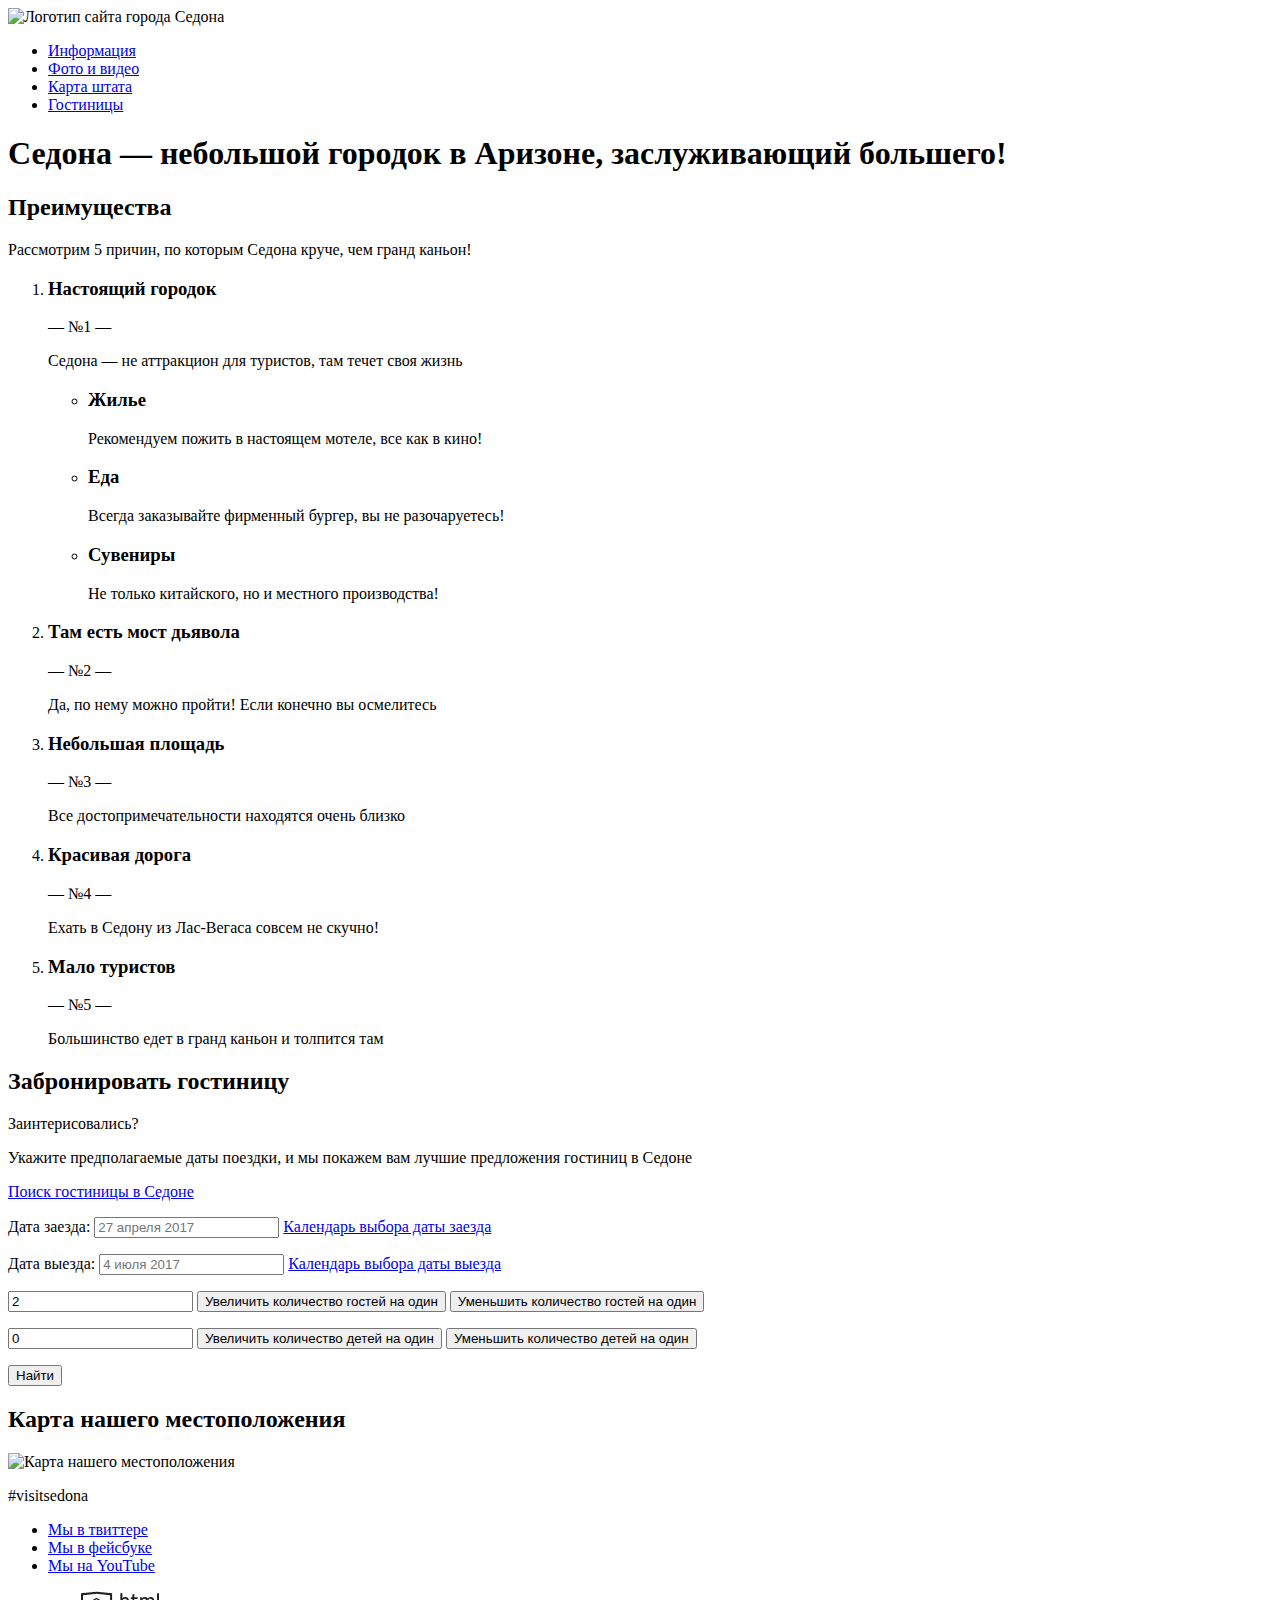
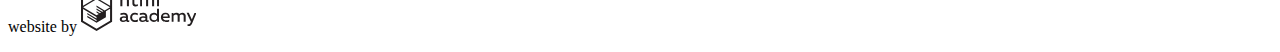
==== index.html @ 4ad65a9a "Сделал разметку страниц" ====
<!DOCTYPE html>
<html lang="ru">
  <head>
    <meta charset="utf-8">
    <title>Седона</title>
  </head>
  <body>
    <header class="main-header">
      <nav class="navigation">
        <a class="logo">
          <img src="" width="138" height="70" alt="Логотип сайта города Седона">
        </a>
      </nav>
      <ul class="navigation-site">
        <li class="navigation-item">
          <a class="navigation-link" href="#">Информация</a>
        </li>
        <li class="navigation-item">
          <a class="navigation-link" href="#">Фото и видео</a>
        </li>
        <li class="navigation-item">
          <a class="navigation-link" href="#">Карта штата</a>
        </li>
        <li class="navigation-item">
          <a class="navigation-link" href="sedona-hotels.html">Гостиницы</a>
        </li>
      </ul>
    </header>
    <main>
      <h1>Седона — небольшой городок в Аризоне, заслуживающий большего!</h1>
      <section class="advantage">
        <h2 class="visually-hidden">Преимущества</h2>
        <p class="advantage-page">Рассмотрим 5 причин, по которым Седона круче, чем гранд каньон!</p>
        <ol class="advantage-list">
          <li class="advantage-item">
            <h3 class="advantage-title">Настоящий городок</h3>
            <p class="advantage-number">— №1 —</p>
            <p class="advantage-page">Седона — не аттракцион для туристов, там течет своя жизнь</p>
            <ul class="advantage-promo">
              <li class="advantage-promo-item">
                <h3>Жилье</h3>
                <p>Рекомендуем пожить в настоящем мотеле, все как в кино!</p>
              </li>
              <li class="advantage-promo-item">
                <h3>Еда</h3>
                <p>Всегда заказывайте фирменный бургер, вы не разочаруетесь!</p>
              </li>
              <li class="advantage-promo-item">
                <h3>Сувениры</h3>
                <p>Не только китайского, но и местного производства!</p>
              </li>
            </ul>
          </li>
          <li class="advantage-item">
            <h3 class="advantage-title">Там есть мост дьявола</h3>
            <p class="advantage-number">— №2 —</p>
            <p class="advantage-page">Да, по нему можно пройти! Если конечно вы осмелитесь</p>
          </li>
          <li class="advantage-item">
            <h3 class="advantage-title">Небольшая площадь</h3>
            <p class="advantage-number">— №3 —</p>
            <p class="advantage-page">Все достопримечательности находятся очень близко</p>
          </li>
          <li class="advantage-item">
            <h3 class="advantage-title">Красивая дорога</h3>
            <p class="advantage-number">— №4 —</p>
            <p class="advantage-page">Ехать в Седону из Лас-Вегаса совсем не скучно!</p>
          </li>
          <li class="advantage-item">
            <h3 class="advantage-title">Мало туристов</h3>
            <p class="advantage-number">— №5 —</p>
            <p class="advantage-page">Большинство едет в гранд каньон и толпится там</p>
          </li>
        </ol>
      </section>
      <section class="search-hotel">
        <h2 class="visually-hidden">Забронировать гостиницу</h2>
        <p class="search-hotel-page question">Заинтерисовались?</p>
        <p class="search-hotel-page">Укажите предполагаемые даты поездки, и мы покажем вам лучшие предложения гостиниц в Седоне</p>
        <div class="wrapper-search-hotel">
          <a class="btn btn-search-hotel"href="#">Поиск гостиницы в Седоне</a>
          <form class="search-hotel-form" action="https://echo.htmlacademy.ru" method="post">
            <p class="search-hotel-item arrival">
              <label for="arrival">Дата заезда:</label>
              <input type="text" id="arrival" name="arrival" placeholder="27 апреля 2017">
              <a class="btn-arrival" href="#"><span class="visually-hidden">Календарь выбора даты заезда</span></a>
            </p>
            <p class="search-hotel-item departure">
              <label for="departure">Дата выезда:</label>
              <input type="text" id="departure" name="departure" placeholder="4 июля 2017">
              <a class="btn-departure" href="#"><span class="visually-hidden">Календарь выбора даты выезда</span></a>
            </p>
            <p class="search-hotel-item amount-persons">
              <label for="person"></label>
              <input type="text" id="person" name="person" min="1" value="2" pattern="[0-9]{0,100}">
              <button class="btn-person-add" type="button"><span class="visually-hidden">Увеличить количество гостей на один</span></button>
              <button class="btn-person-subtract" type="button"><span class="visually-hidden">Уменьшить количество гостей на один</span></button>
            </p>
            <p class="search-hotel-item amount-children">
              <label for="person"></label>
              <input type="text" id="children" name="children" min="0" value="0" pattern="[0-9]{0,100}">
              <button class="btn-children-add" type="button"><span class="visually-hidden">Увеличить количество детей на один</span></button>
              <button class="btn-children-subtract" type="button"><span class="visually-hidden">Уменьшить количество детей на один</span></button>
            </p>
            <button class="btn-search-fotm" type="submit">Найти</button>
          </form>
        </div>
      </section>
      <section class="map">
        <h2 class="visually-hidden">Карта нашего местоположения</h2>
        <p class="map-image">
          <img width="1200" height="594" src="" alt="Карта нашего местоположения">
        </p>
      </section>
    </main>
    <footer class="main-footer">
      <p class="hashtag-sedona">#visitsedona</p>
      <ul class="footer-social">
        <li class="social-item">
          <a class="social-link social-tw" href="#"><span class="visually-hidden">Мы в твиттере</span></a>
        </li>
        <li class="social-item">
          <a class="social-link social-fb" href="#"><span class="visually-hidden">Мы в фейсбуке</span></a>
        </li>
        <li class="social-item">
          <a class="social-link social-youtube" href="#"><span class="visually-hidden">Мы на YouTube</span></a>
        </li>
      </ul>
      <p class="copyright">
        website by
        <a class="copyright-link" href="#">
          <svg xmlns="http://www.w3.org/2000/svg" width="115" height="41" viewBox="0 0 113 39"><path  fill="#231f20" d="M46.84 28.22a2.07 2.07 0 0 0 .58-.11v1.4a3.41 3.41 0 0 1-1.24.22 1.75 1.75 0 0 1-1.75-1 5.08 5.08 0 0 1-3.3 1.13c-1.59 0-3.06-.87-3.06-2.68 0-2.24 2.08-2.93 3.9-2.93a11.63 11.63 0 0 1 2.28.26v-.31c0-1.09-.8-1.86-2.3-1.86a7.79 7.79 0 0 0-3.15.67v-1.79a10.72 10.72 0 0 1 3.35-.58c2.48 0 4 1.18 4 3.83v3.14a.57.57 0 0 0 .69.61zm-6.76-1.19a1.42 1.42 0 0 0 1.64 1.29 3.56 3.56 0 0 0 2.53-1v-1.51a10.21 10.21 0 0 0-1.9-.22c-1.1.01-2.27.35-2.27 1.45zM53.06 20.62a5.29 5.29 0 0 1 2.7.67v1.79a4.28 4.28 0 0 0-2.42-.73 2.89 2.89 0 1 0 0 5.76 5.26 5.26 0 0 0 2.55-.67v1.8a6.58 6.58 0 0 1-2.9.6 4.42 4.42 0 0 1-4.72-4.54 4.54 4.54 0 0 1 4.79-4.68zM65.84 28.22a2.07 2.07 0 0 0 .58-.11v1.4a3.41 3.41 0 0 1-1.24.22 1.75 1.75 0 0 1-1.75-1 5.08 5.08 0 0 1-3.3 1.13c-1.59 0-3.06-.87-3.06-2.68 0-2.24 2.08-2.93 3.9-2.93a11.63 11.63 0 0 1 2.28.26v-.31c0-1.09-.8-1.86-2.3-1.86a7.79 7.79 0 0 0-3.15.67v-1.79a10.72 10.72 0 0 1 3.35-.58c2.48 0 4 1.18 4 3.83v3.14a.57.57 0 0 0 .69.61zm-6.76-1.19a1.42 1.42 0 0 0 1.64 1.29 3.56 3.56 0 0 0 2.53-1v-1.51a10.21 10.21 0 0 0-1.9-.22c-1.11.01-2.27.35-2.27 1.45zM76.67 16.85v12.76h-1.76v-1.39a4.07 4.07 0 0 1-3.35 1.62 4.62 4.62 0 0 1 0-9.22 4 4 0 0 1 3.15 1.37v-5.14h2zm-4.76 5.48a2.9 2.9 0 0 0 0 5.8 3 3 0 0 0 2.79-1.84v-2.13a3.06 3.06 0 0 0-2.79-1.83zM82.99 20.62c3.48 0 4.68 2.81 4.12 5.34h-6.58c.22 1.57 1.75 2.22 3.35 2.22a6.41 6.41 0 0 0 2.77-.62v1.68a7.5 7.5 0 0 1-3.14.6c-2.68 0-5-1.53-5-4.61a4.39 4.39 0 0 1 4.48-4.61zm.09 1.62a2.39 2.39 0 0 0-2.57 2.26h4.85a2.06 2.06 0 0 0-2.28-2.26zM89.1 29.61v-8.75h1.73v1.09a4 4 0 0 1 2.92-1.33 3 3 0 0 1 2.73 1.4 4.33 4.33 0 0 1 3.06-1.4 3.21 3.21 0 0 1 3.32 3.52v5.47h-2V24.2a1.67 1.67 0 0 0-1.73-1.84 2.94 2.94 0 0 0-2.17 1.18V29.61h-2V24.2a1.67 1.67 0 0 0-1.73-1.84 3.11 3.11 0 0 0-2.32 1.35v5.91h-2zM111.47 20.86h2l-4.1 9.93c-.95 2.28-2.19 3-3.52 3a5 5 0 0 1-1.15-.15v-1.66a3 3 0 0 0 .89.13c.95 0 1.66-.67 2.17-2l.18-.44-4.16-8.82h2.13l3 6.6zM40.66 1.53v5a4 4 0 0 1 2.83-1.2A3.41 3.41 0 0 1 47.1 8.9v5.41h-2V9.15a1.9 1.9 0 0 0-2-2.1 3.08 3.08 0 0 0-2.44 1.46v5.8h-2V1.53h2zM52.43 2.42v3.12h3.17v1.71h-3.17v4c0 1.15.53 1.53 1.66 1.53a4.71 4.71 0 0 0 1.77-.35v1.68a7.14 7.14 0 0 1-2.35.38 2.68 2.68 0 0 1-3-2.88V7.23h-1.6V5.52h1.57V2.88zM58.1 14.29V5.54h1.73v1.09a4 4 0 0 1 2.92-1.33 3 3 0 0 1 2.73 1.4 4.33 4.33 0 0 1 3.06-1.4 3.21 3.21 0 0 1 3.32 3.52v5.47h-2V8.88a1.67 1.67 0 0 0-1.73-1.84 2.94 2.94 0 0 0-2.17 1.18V14.29h-2V8.88a1.67 1.67 0 0 0-1.73-1.84 3.11 3.11 0 0 0-2.32 1.35v5.91h-2zM74.72 1.52h1.95v12.76h-1.95zM15.44.02h-.16L0 1.62v28l15.28 9.09 15.28-9.09v-28zm13.12 28.45l-13.28 7.9L2 28.47V16.99l13.22 7.87v1.43l-9.07-5.4v1.38l9.11 5.47v1.46l-9.1-5.42v1.38l9.11 5.47 9.19-5.5V19.22l4.1-2.45v11.67zm0-13.16l-3.65 2.14-1.68 1-8-4.76v1.38l6.84 4.07h-.06l-.15.09-1 .57-5.64-3.36v1.38l4.45 2.65-1.05.7-3.36-2v1.38l2.21 1.3-2.25 1.35-13.16-7.82 13.17-7.92zm0-1.39L15.21 6.05l-13.2 7.86V3.41l13.28-1.39 13.28 1.39v10.51z"/></svg>
        </a>
      </p>
    </footer>
  </body>
</html>
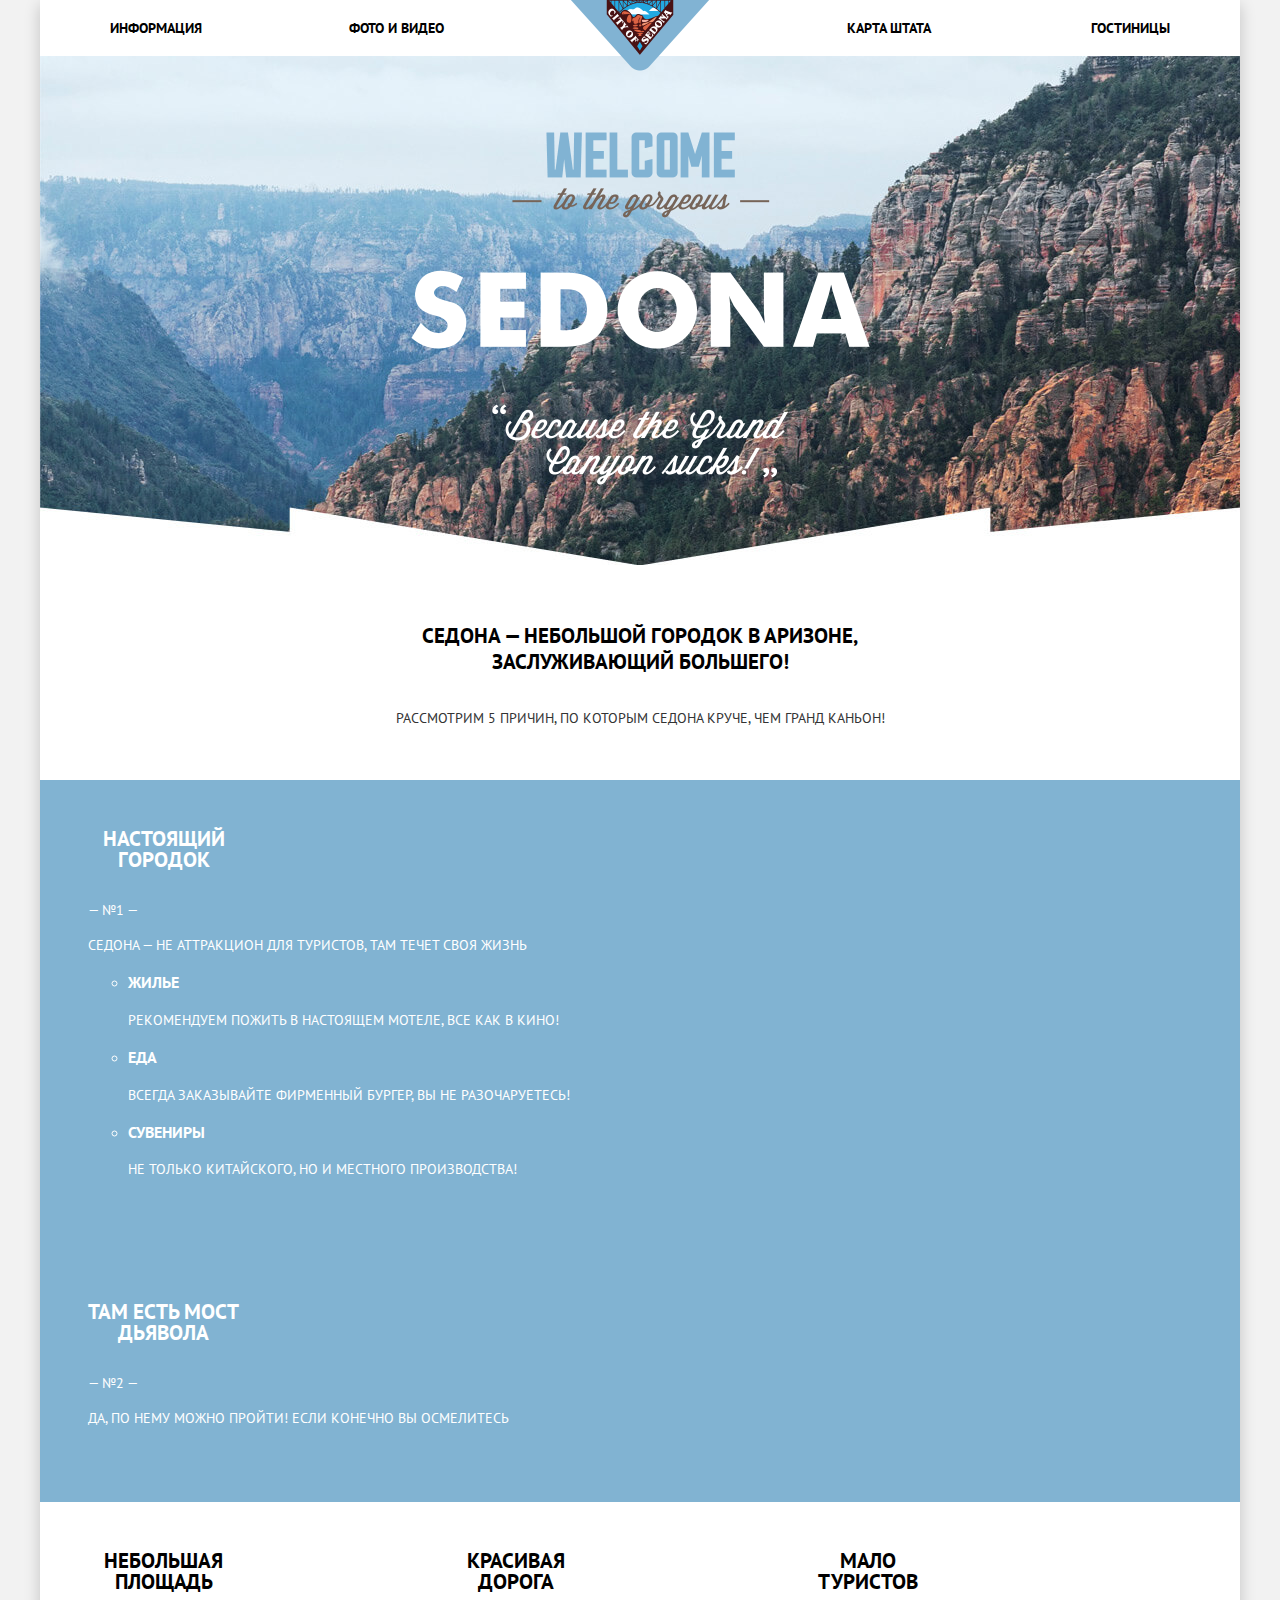
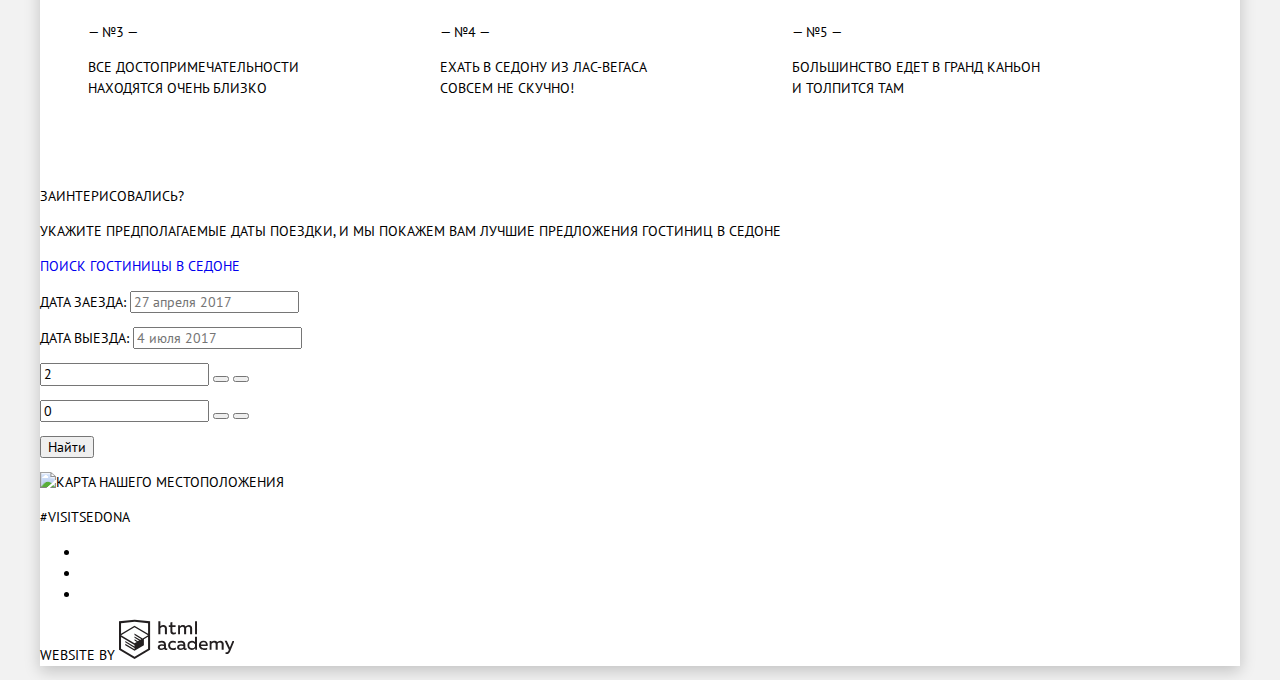
==== commit a09dac26: "начал стилизацию" ====
--- a/index.html
+++ b/index.html
@@ -3,135 +3,140 @@
   <head>
     <meta charset="utf-8">
     <title>Седона</title>
+    <link href="https://fonts.googleapis.com/css?family=PT+Sans:400,700&amp;subset=cyrillic" rel="stylesheet">
+    <link rel="stylesheet" href="css/normalize.css">
+    <link rel="stylesheet" href="css/style.css">
   </head>
   <body>
-    <header class="main-header">
-      <nav class="navigation">
-        <a class="logo">
-          <img src="" width="138" height="70" alt="Логотип сайта города Седона">
-        </a>
-      </nav>
-      <ul class="navigation-site">
-        <li class="navigation-item">
-          <a class="navigation-link" href="#">Информация</a>
-        </li>
-        <li class="navigation-item">
-          <a class="navigation-link" href="#">Фото и видео</a>
-        </li>
-        <li class="navigation-item">
-          <a class="navigation-link" href="#">Карта штата</a>
-        </li>
-        <li class="navigation-item">
-          <a class="navigation-link" href="sedona-hotels.html">Гостиницы</a>
-        </li>
-      </ul>
-    </header>
-    <main>
-      <h1>Седона — небольшой городок в Аризоне, заслуживающий большего!</h1>
-      <section class="advantage">
-        <h2 class="visually-hidden">Преимущества</h2>
-        <p class="advantage-page">Рассмотрим 5 причин, по которым Седона круче, чем гранд каньон!</p>
-        <ol class="advantage-list">
-          <li class="advantage-item">
-            <h3 class="advantage-title">Настоящий городок</h3>
-            <p class="advantage-number">— №1 —</p>
-            <p class="advantage-page">Седона — не аттракцион для туристов, там течет своя жизнь</p>
-            <ul class="advantage-promo">
-              <li class="advantage-promo-item">
-                <h3>Жилье</h3>
-                <p>Рекомендуем пожить в настоящем мотеле, все как в кино!</p>
-              </li>
-              <li class="advantage-promo-item">
-                <h3>Еда</h3>
-                <p>Всегда заказывайте фирменный бургер, вы не разочаруетесь!</p>
-              </li>
-              <li class="advantage-promo-item">
-                <h3>Сувениры</h3>
-                <p>Не только китайского, но и местного производства!</p>
-              </li>
-            </ul>
+    <div class="container">
+      <header class="main-header">
+        <nav class="navigation">
+          <a class="logo">
+            <img src="img/logo.png" width="140" height="72" alt="Логотип сайта города Седона">
+          </a>
+          <ul class="navigation-site">
+            <li class="navigation-item">
+              <a class="navigation-link" href="#">Информация</a>
+            </li>
+            <li class="navigation-item">
+              <a class="navigation-link" href="#">Фото и видео</a>
+            </li>
+            <li class="navigation-item">
+              <a class="navigation-link" href="#">Карта штата</a>
+            </li>
+            <li class="navigation-item">
+              <a class="navigation-link" href="sedona-hotels.html">Гостиницы</a>
+            </li>
+          </ul>
+        </nav>
+      </header>
+      <main class="index">
+        <h1>Седона — небольшой городок в Аризоне, заслуживающий большего!</h1>
+        <section class="advantage">
+          <h2 class="visually-hidden">Преимущества</h2>
+          <p class="advantage-page">Рассмотрим 5 причин, по которым Седона круче, чем гранд каньон!</p>
+          <ol class="advantage-list">
+            <li class="advantage-item">
+              <h3 class="advantage-title">Настоящий городок</h3>
+              <p class="advantage-number">— №1 —</p>
+              <p class="advantage-item-page">Седона — не аттракцион для туристов, там течет своя жизнь</p>
+              <ul class="advantage-promo">
+                <li class="advantage-promo-item">
+                  <h3>Жилье</h3>
+                  <p>Рекомендуем пожить в настоящем мотеле, все как в кино!</p>
+                </li>
+                <li class="advantage-promo-item">
+                  <h3>Еда</h3>
+                  <p>Всегда заказывайте фирменный бургер, вы не разочаруетесь!</p>
+                </li>
+                <li class="advantage-promo-item">
+                  <h3>Сувениры</h3>
+                  <p>Не только китайского, но и местного производства!</p>
+                </li>
+              </ul>
+            </li>
+            <li class="advantage-item">
+              <h3 class="advantage-title">Там есть мост дьявола</h3>
+              <p class="advantage-number">— №2 —</p>
+              <p class="advantage-item-page">Да, по нему можно пройти! Если конечно вы осмелитесь</p>
+            </li>
+            <li class="advantage-item">
+              <h3 class="advantage-title">Небольшая площадь</h3>
+              <p class="advantage-number">— №3 —</p>
+              <p class="advantage-item-page">Все достопримечательности находятся очень близко</p>
+            </li>
+            <li class="advantage-item">
+              <h3 class="advantage-title">Красивая дорога</h3>
+              <p class="advantage-number">— №4 —</p>
+              <p class="advantage-item-page">Ехать в Седону из Лас-Вегаса совсем не скучно!</p>
+            </li>
+            <li class="advantage-item">
+              <h3 class="advantage-title">Мало туристов</h3>
+              <p class="advantage-number">— №5 —</p>
+              <p class="advantage-item-page">Большинство едет в гранд каньон и толпится там</p>
+            </li>
+          </ol>
+        </section>
+        <section class="search-hotel">
+          <h2 class="visually-hidden">Забронировать гостиницу</h2>
+          <p class="search-hotel-page question">Заинтерисовались?</p>
+          <p class="search-hotel-page">Укажите предполагаемые даты поездки, и мы покажем вам лучшие предложения гостиниц в Седоне</p>
+          <div class="wrapper-search-hotel">
+            <a class="btn btn-search-hotel"href="#">Поиск гостиницы в Седоне</a>
+            <form class="search-hotel-form" action="https://echo.htmlacademy.ru" method="post">
+              <p class="search-hotel-item arrival">
+                <label for="arrival">Дата заезда:</label>
+                <input type="text" id="arrival" name="arrival" placeholder="27 апреля 2017">
+                <a class="btn-arrival" href="#"><span class="visually-hidden">Календарь выбора даты заезда</span></a>
+              </p>
+              <p class="search-hotel-item departure">
+                <label for="departure">Дата выезда:</label>
+                <input type="text" id="departure" name="departure" placeholder="4 июля 2017">
+                <a class="btn-departure" href="#"><span class="visually-hidden">Календарь выбора даты выезда</span></a>
+              </p>
+              <p class="search-hotel-item amount-persons">
+                <label for="person"></label>
+                <input type="text" id="person" name="person" min="1" value="2" pattern="[0-9]{0,100}">
+                <button class="btn-person-add" type="button"><span class="visually-hidden">Увеличить количество гостей на один</span></button>
+                <button class="btn-person-subtract" type="button"><span class="visually-hidden">Уменьшить количество гостей на один</span></button>
+              </p>
+              <p class="search-hotel-item amount-children">
+                <label for="person"></label>
+                <input type="text" id="children" name="children" min="0" value="0" pattern="[0-9]{0,100}">
+                <button class="btn-children-add" type="button"><span class="visually-hidden">Увеличить количество детей на один</span></button>
+                <button class="btn-children-subtract" type="button"><span class="visually-hidden">Уменьшить количество детей на один</span></button>
+              </p>
+              <button class="btn-search-fotm" type="submit">Найти</button>
+            </form>
+          </div>
+        </section>
+        <section class="map">
+          <h2 class="visually-hidden">Карта нашего местоположения</h2>
+          <p class="map-image">
+            <img width="1200" height="594" src="" alt="Карта нашего местоположения">
+          </p>
+        </section>
+      </main>
+      <footer class="main-footer">
+        <p class="hashtag-sedona">#visitsedona</p>
+        <ul class="footer-social">
+          <li class="social-item">
+            <a class="social-link social-tw" href="#"><span class="visually-hidden">Мы в твиттере</span></a>
           </li>
-          <li class="advantage-item">
-            <h3 class="advantage-title">Там есть мост дьявола</h3>
-            <p class="advantage-number">— №2 —</p>
-            <p class="advantage-page">Да, по нему можно пройти! Если конечно вы осмелитесь</p>
+          <li class="social-item">
+            <a class="social-link social-fb" href="#"><span class="visually-hidden">Мы в фейсбуке</span></a>
           </li>
-          <li class="advantage-item">
-            <h3 class="advantage-title">Небольшая площадь</h3>
-            <p class="advantage-number">— №3 —</p>
-            <p class="advantage-page">Все достопримечательности находятся очень близко</p>
+          <li class="social-item">
+            <a class="social-link social-youtube" href="#"><span class="visually-hidden">Мы на YouTube</span></a>
           </li>
-          <li class="advantage-item">
-            <h3 class="advantage-title">Красивая дорога</h3>
-            <p class="advantage-number">— №4 —</p>
-            <p class="advantage-page">Ехать в Седону из Лас-Вегаса совсем не скучно!</p>
-          </li>
-          <li class="advantage-item">
-            <h3 class="advantage-title">Мало туристов</h3>
-            <p class="advantage-number">— №5 —</p>
-            <p class="advantage-page">Большинство едет в гранд каньон и толпится там</p>
-          </li>
-        </ol>
-      </section>
-      <section class="search-hotel">
-        <h2 class="visually-hidden">Забронировать гостиницу</h2>
-        <p class="search-hotel-page question">Заинтерисовались?</p>
-        <p class="search-hotel-page">Укажите предполагаемые даты поездки, и мы покажем вам лучшие предложения гостиниц в Седоне</p>
-        <div class="wrapper-search-hotel">
-          <a class="btn btn-search-hotel"href="#">Поиск гостиницы в Седоне</a>
-          <form class="search-hotel-form" action="https://echo.htmlacademy.ru" method="post">
-            <p class="search-hotel-item arrival">
-              <label for="arrival">Дата заезда:</label>
-              <input type="text" id="arrival" name="arrival" placeholder="27 апреля 2017">
-              <a class="btn-arrival" href="#"><span class="visually-hidden">Календарь выбора даты заезда</span></a>
-            </p>
-            <p class="search-hotel-item departure">
-              <label for="departure">Дата выезда:</label>
-              <input type="text" id="departure" name="departure" placeholder="4 июля 2017">
-              <a class="btn-departure" href="#"><span class="visually-hidden">Календарь выбора даты выезда</span></a>
-            </p>
-            <p class="search-hotel-item amount-persons">
-              <label for="person"></label>
-              <input type="text" id="person" name="person" min="1" value="2" pattern="[0-9]{0,100}">
-              <button class="btn-person-add" type="button"><span class="visually-hidden">Увеличить количество гостей на один</span></button>
-              <button class="btn-person-subtract" type="button"><span class="visually-hidden">Уменьшить количество гостей на один</span></button>
-            </p>
-            <p class="search-hotel-item amount-children">
-              <label for="person"></label>
-              <input type="text" id="children" name="children" min="0" value="0" pattern="[0-9]{0,100}">
-              <button class="btn-children-add" type="button"><span class="visually-hidden">Увеличить количество детей на один</span></button>
-              <button class="btn-children-subtract" type="button"><span class="visually-hidden">Уменьшить количество детей на один</span></button>
-            </p>
-            <button class="btn-search-fotm" type="submit">Найти</button>
-          </form>
-        </div>
-      </section>
-      <section class="map">
-        <h2 class="visually-hidden">Карта нашего местоположения</h2>
-        <p class="map-image">
-          <img width="1200" height="594" src="" alt="Карта нашего местоположения">
+        </ul>
+        <p class="copyright">
+          website by
+          <a class="copyright-link" href="#">
+            <svg xmlns="http://www.w3.org/2000/svg" width="115" height="41" viewBox="0 0 113 39"><path  fill="#231f20" d="M46.84 28.22a2.07 2.07 0 0 0 .58-.11v1.4a3.41 3.41 0 0 1-1.24.22 1.75 1.75 0 0 1-1.75-1 5.08 5.08 0 0 1-3.3 1.13c-1.59 0-3.06-.87-3.06-2.68 0-2.24 2.08-2.93 3.9-2.93a11.63 11.63 0 0 1 2.28.26v-.31c0-1.09-.8-1.86-2.3-1.86a7.79 7.79 0 0 0-3.15.67v-1.79a10.72 10.72 0 0 1 3.35-.58c2.48 0 4 1.18 4 3.83v3.14a.57.57 0 0 0 .69.61zm-6.76-1.19a1.42 1.42 0 0 0 1.64 1.29 3.56 3.56 0 0 0 2.53-1v-1.51a10.21 10.21 0 0 0-1.9-.22c-1.1.01-2.27.35-2.27 1.45zM53.06 20.62a5.29 5.29 0 0 1 2.7.67v1.79a4.28 4.28 0 0 0-2.42-.73 2.89 2.89 0 1 0 0 5.76 5.26 5.26 0 0 0 2.55-.67v1.8a6.58 6.58 0 0 1-2.9.6 4.42 4.42 0 0 1-4.72-4.54 4.54 4.54 0 0 1 4.79-4.68zM65.84 28.22a2.07 2.07 0 0 0 .58-.11v1.4a3.41 3.41 0 0 1-1.24.22 1.75 1.75 0 0 1-1.75-1 5.08 5.08 0 0 1-3.3 1.13c-1.59 0-3.06-.87-3.06-2.68 0-2.24 2.08-2.93 3.9-2.93a11.63 11.63 0 0 1 2.28.26v-.31c0-1.09-.8-1.86-2.3-1.86a7.79 7.79 0 0 0-3.15.67v-1.79a10.72 10.72 0 0 1 3.35-.58c2.48 0 4 1.18 4 3.83v3.14a.57.57 0 0 0 .69.61zm-6.76-1.19a1.42 1.42 0 0 0 1.64 1.29 3.56 3.56 0 0 0 2.53-1v-1.51a10.21 10.21 0 0 0-1.9-.22c-1.11.01-2.27.35-2.27 1.45zM76.67 16.85v12.76h-1.76v-1.39a4.07 4.07 0 0 1-3.35 1.62 4.62 4.62 0 0 1 0-9.22 4 4 0 0 1 3.15 1.37v-5.14h2zm-4.76 5.48a2.9 2.9 0 0 0 0 5.8 3 3 0 0 0 2.79-1.84v-2.13a3.06 3.06 0 0 0-2.79-1.83zM82.99 20.62c3.48 0 4.68 2.81 4.12 5.34h-6.58c.22 1.57 1.75 2.22 3.35 2.22a6.41 6.41 0 0 0 2.77-.62v1.68a7.5 7.5 0 0 1-3.14.6c-2.68 0-5-1.53-5-4.61a4.39 4.39 0 0 1 4.48-4.61zm.09 1.62a2.39 2.39 0 0 0-2.57 2.26h4.85a2.06 2.06 0 0 0-2.28-2.26zM89.1 29.61v-8.75h1.73v1.09a4 4 0 0 1 2.92-1.33 3 3 0 0 1 2.73 1.4 4.33 4.33 0 0 1 3.06-1.4 3.21 3.21 0 0 1 3.32 3.52v5.47h-2V24.2a1.67 1.67 0 0 0-1.73-1.84 2.94 2.94 0 0 0-2.17 1.18V29.61h-2V24.2a1.67 1.67 0 0 0-1.73-1.84 3.11 3.11 0 0 0-2.32 1.35v5.91h-2zM111.47 20.86h2l-4.1 9.93c-.95 2.28-2.19 3-3.52 3a5 5 0 0 1-1.15-.15v-1.66a3 3 0 0 0 .89.13c.95 0 1.66-.67 2.17-2l.18-.44-4.16-8.82h2.13l3 6.6zM40.66 1.53v5a4 4 0 0 1 2.83-1.2A3.41 3.41 0 0 1 47.1 8.9v5.41h-2V9.15a1.9 1.9 0 0 0-2-2.1 3.08 3.08 0 0 0-2.44 1.46v5.8h-2V1.53h2zM52.43 2.42v3.12h3.17v1.71h-3.17v4c0 1.15.53 1.53 1.66 1.53a4.71 4.71 0 0 0 1.77-.35v1.68a7.14 7.14 0 0 1-2.35.38 2.68 2.68 0 0 1-3-2.88V7.23h-1.6V5.52h1.57V2.88zM58.1 14.29V5.54h1.73v1.09a4 4 0 0 1 2.92-1.33 3 3 0 0 1 2.73 1.4 4.33 4.33 0 0 1 3.06-1.4 3.21 3.21 0 0 1 3.32 3.52v5.47h-2V8.88a1.67 1.67 0 0 0-1.73-1.84 2.94 2.94 0 0 0-2.17 1.18V14.29h-2V8.88a1.67 1.67 0 0 0-1.73-1.84 3.11 3.11 0 0 0-2.32 1.35v5.91h-2zM74.72 1.52h1.95v12.76h-1.95zM15.44.02h-.16L0 1.62v28l15.28 9.09 15.28-9.09v-28zm13.12 28.45l-13.28 7.9L2 28.47V16.99l13.22 7.87v1.43l-9.07-5.4v1.38l9.11 5.47v1.46l-9.1-5.42v1.38l9.11 5.47 9.19-5.5V19.22l4.1-2.45v11.67zm0-13.16l-3.65 2.14-1.68 1-8-4.76v1.38l6.84 4.07h-.06l-.15.09-1 .57-5.64-3.36v1.38l4.45 2.65-1.05.7-3.36-2v1.38l2.21 1.3-2.25 1.35-13.16-7.82 13.17-7.92zm0-1.39L15.21 6.05l-13.2 7.86V3.41l13.28-1.39 13.28 1.39v10.51z"/></svg>
+          </a>
         </p>
-      </section>
-    </main>
-    <footer class="main-footer">
-      <p class="hashtag-sedona">#visitsedona</p>
-      <ul class="footer-social">
-        <li class="social-item">
-          <a class="social-link social-tw" href="#"><span class="visually-hidden">Мы в твиттере</span></a>
-        </li>
-        <li class="social-item">
-          <a class="social-link social-fb" href="#"><span class="visually-hidden">Мы в фейсбуке</span></a>
-        </li>
-        <li class="social-item">
-          <a class="social-link social-youtube" href="#"><span class="visually-hidden">Мы на YouTube</span></a>
-        </li>
-      </ul>
-      <p class="copyright">
-        website by
-        <a class="copyright-link" href="#">
-          <svg xmlns="http://www.w3.org/2000/svg" width="115" height="41" viewBox="0 0 113 39"><path  fill="#231f20" d="M46.84 28.22a2.07 2.07 0 0 0 .58-.11v1.4a3.41 3.41 0 0 1-1.24.22 1.75 1.75 0 0 1-1.75-1 5.08 5.08 0 0 1-3.3 1.13c-1.59 0-3.06-.87-3.06-2.68 0-2.24 2.08-2.93 3.9-2.93a11.63 11.63 0 0 1 2.28.26v-.31c0-1.09-.8-1.86-2.3-1.86a7.79 7.79 0 0 0-3.15.67v-1.79a10.72 10.72 0 0 1 3.35-.58c2.48 0 4 1.18 4 3.83v3.14a.57.57 0 0 0 .69.61zm-6.76-1.19a1.42 1.42 0 0 0 1.64 1.29 3.56 3.56 0 0 0 2.53-1v-1.51a10.21 10.21 0 0 0-1.9-.22c-1.1.01-2.27.35-2.27 1.45zM53.06 20.62a5.29 5.29 0 0 1 2.7.67v1.79a4.28 4.28 0 0 0-2.42-.73 2.89 2.89 0 1 0 0 5.76 5.26 5.26 0 0 0 2.55-.67v1.8a6.58 6.58 0 0 1-2.9.6 4.42 4.42 0 0 1-4.72-4.54 4.54 4.54 0 0 1 4.79-4.68zM65.84 28.22a2.07 2.07 0 0 0 .58-.11v1.4a3.41 3.41 0 0 1-1.24.22 1.75 1.75 0 0 1-1.75-1 5.08 5.08 0 0 1-3.3 1.13c-1.59 0-3.06-.87-3.06-2.68 0-2.24 2.08-2.93 3.9-2.93a11.63 11.63 0 0 1 2.28.26v-.31c0-1.09-.8-1.86-2.3-1.86a7.79 7.79 0 0 0-3.15.67v-1.79a10.72 10.72 0 0 1 3.35-.58c2.48 0 4 1.18 4 3.83v3.14a.57.57 0 0 0 .69.61zm-6.76-1.19a1.42 1.42 0 0 0 1.64 1.29 3.56 3.56 0 0 0 2.53-1v-1.51a10.21 10.21 0 0 0-1.9-.22c-1.11.01-2.27.35-2.27 1.45zM76.67 16.85v12.76h-1.76v-1.39a4.07 4.07 0 0 1-3.35 1.62 4.62 4.62 0 0 1 0-9.22 4 4 0 0 1 3.15 1.37v-5.14h2zm-4.76 5.48a2.9 2.9 0 0 0 0 5.8 3 3 0 0 0 2.79-1.84v-2.13a3.06 3.06 0 0 0-2.79-1.83zM82.99 20.62c3.48 0 4.68 2.81 4.12 5.34h-6.58c.22 1.57 1.75 2.22 3.35 2.22a6.41 6.41 0 0 0 2.77-.62v1.68a7.5 7.5 0 0 1-3.14.6c-2.68 0-5-1.53-5-4.61a4.39 4.39 0 0 1 4.48-4.61zm.09 1.62a2.39 2.39 0 0 0-2.57 2.26h4.85a2.06 2.06 0 0 0-2.28-2.26zM89.1 29.61v-8.75h1.73v1.09a4 4 0 0 1 2.92-1.33 3 3 0 0 1 2.73 1.4 4.33 4.33 0 0 1 3.06-1.4 3.21 3.21 0 0 1 3.32 3.52v5.47h-2V24.2a1.67 1.67 0 0 0-1.73-1.84 2.94 2.94 0 0 0-2.17 1.18V29.61h-2V24.2a1.67 1.67 0 0 0-1.73-1.84 3.11 3.11 0 0 0-2.32 1.35v5.91h-2zM111.47 20.86h2l-4.1 9.93c-.95 2.28-2.19 3-3.52 3a5 5 0 0 1-1.15-.15v-1.66a3 3 0 0 0 .89.13c.95 0 1.66-.67 2.17-2l.18-.44-4.16-8.82h2.13l3 6.6zM40.66 1.53v5a4 4 0 0 1 2.83-1.2A3.41 3.41 0 0 1 47.1 8.9v5.41h-2V9.15a1.9 1.9 0 0 0-2-2.1 3.08 3.08 0 0 0-2.44 1.46v5.8h-2V1.53h2zM52.43 2.42v3.12h3.17v1.71h-3.17v4c0 1.15.53 1.53 1.66 1.53a4.71 4.71 0 0 0 1.77-.35v1.68a7.14 7.14 0 0 1-2.35.38 2.68 2.68 0 0 1-3-2.88V7.23h-1.6V5.52h1.57V2.88zM58.1 14.29V5.54h1.73v1.09a4 4 0 0 1 2.92-1.33 3 3 0 0 1 2.73 1.4 4.33 4.33 0 0 1 3.06-1.4 3.21 3.21 0 0 1 3.32 3.52v5.47h-2V8.88a1.67 1.67 0 0 0-1.73-1.84 2.94 2.94 0 0 0-2.17 1.18V14.29h-2V8.88a1.67 1.67 0 0 0-1.73-1.84 3.11 3.11 0 0 0-2.32 1.35v5.91h-2zM74.72 1.52h1.95v12.76h-1.95zM15.44.02h-.16L0 1.62v28l15.28 9.09 15.28-9.09v-28zm13.12 28.45l-13.28 7.9L2 28.47V16.99l13.22 7.87v1.43l-9.07-5.4v1.38l9.11 5.47v1.46l-9.1-5.42v1.38l9.11 5.47 9.19-5.5V19.22l4.1-2.45v11.67zm0-13.16l-3.65 2.14-1.68 1-8-4.76v1.38l6.84 4.07h-.06l-.15.09-1 .57-5.64-3.36v1.38l4.45 2.65-1.05.7-3.36-2v1.38l2.21 1.3-2.25 1.35-13.16-7.82 13.17-7.92zm0-1.39L15.21 6.05l-13.2 7.86V3.41l13.28-1.39 13.28 1.39v10.51z"/></svg>
-        </a>
-      </p>
-    </footer>
+      </footer>
+    </div>
   </body>
 </html>
--- a/css/style.css
+++ b/css/style.css
@@ -0,0 +1,174 @@
+body {
+  margin: 0;
+  min-width: 1280px;
+
+  font-family: 'PT Sans', Arial, sans-serif;
+  font-size: 14px;
+  font-weight: 400;
+  color: #000000;
+  line-height: 21px;
+  text-transform: uppercase;
+
+  background-color: #f2f2f2;
+}
+
+.visually-hidden:not(:focus):not(:active),
+input[type="checkbox"].visually-hidden,
+input[type="radio"].visually-hidden {
+  position: absolute;
+
+  width: 1px;
+  height: 1px;
+  margin: -1px;
+  border: 0;
+  padding: 0;
+
+  white-space: nowrap;
+  text-transform: none;
+
+  -webkit-clip-path: inset(100%);
+
+          clip-path: inset(100%);
+  clip: rect(0 0 0 0);
+  overflow: hidden;
+}
+
+img {
+    max-width: 100%;
+    height: auto;
+}
+
+a {
+  text-decoration: none;
+}
+
+.container {
+  margin: 0 auto;
+  width: 1200px;
+
+  background-color: #ffffff;
+  box-shadow: 0 5px 15px rgba(0, 1, 1, 0.2);
+}
+
+.navigation {
+  position: relative;
+}
+
+.logo {
+  position: absolute;
+  top: 0;
+  left: 50%;
+
+  width: 140px;
+  height: 72px;
+  margin-left: -70px;
+}
+
+.navigation-site {
+  display: flex;
+  flex-wrap: wrap;
+  margin: 0;
+  padding: 0;
+
+  font-weight: 700;
+  line-height: 26px;
+
+  list-style: none;
+}
+
+.navigation-item {
+  padding: 15px 70px;
+  width: 239px;
+  box-sizing: border-box;
+}
+
+.navigation-item:nth-child(2) {
+  margin-right: auto;
+}
+
+.navigation-item:nth-child(3n),
+.navigation-item:nth-child(4n) {
+  text-align: right;
+}
+
+.navigation-link {
+  color: #000000;
+}
+
+.navigation-link:not(.navigation-current):hover {
+  color: #81b3d2;
+}
+
+.navigation-link:not(.navigation-current):active {
+  color: #000000;
+
+  opacity: 0.3;
+}
+
+.navigation-current {
+  color: #766357;
+}
+
+.index {
+  padding-top: 567px;
+
+  background-image: url('../img/bg-welcome.png'),
+                    url('../img/bg-main-index.jpg');
+  background-position: top 76px center,
+                       top center;
+  background-repeat: no-repeat;
+}
+
+.index h1 {
+  margin: 0 380px;
+  margin-bottom: 30px;
+
+  font-size: 21px;
+  font-weight: 700;
+  line-height: 26px;
+  text-align: center;
+}
+
+.advantage-page {
+  margin: 0;
+  margin-bottom: 49px;
+
+  color: #333333;
+  line-height: 26px;
+  text-align: center;
+}
+
+.advantage-list {
+  display: flex;
+  flex-wrap: wrap;
+  margin: 0;
+  padding: 0;
+
+  list-style: none;
+}
+
+.advantage-item {
+  padding: 48px 48px;
+  padding-bottom: 59px;
+  width: 256px;
+}
+
+.advantage-item:first-child,
+.advantage-item:nth-child(2) {
+  width: 100%;
+
+  color: #ffffff;
+
+  background-color: #81b3d2;
+}
+
+.advantage-title {
+  margin: 0;
+  margin-bottom: 30px;
+  width: 151px;
+
+  font-size: 21px;
+  font-weight: 700;
+  line-height: 21px;
+  text-align: center;
+}
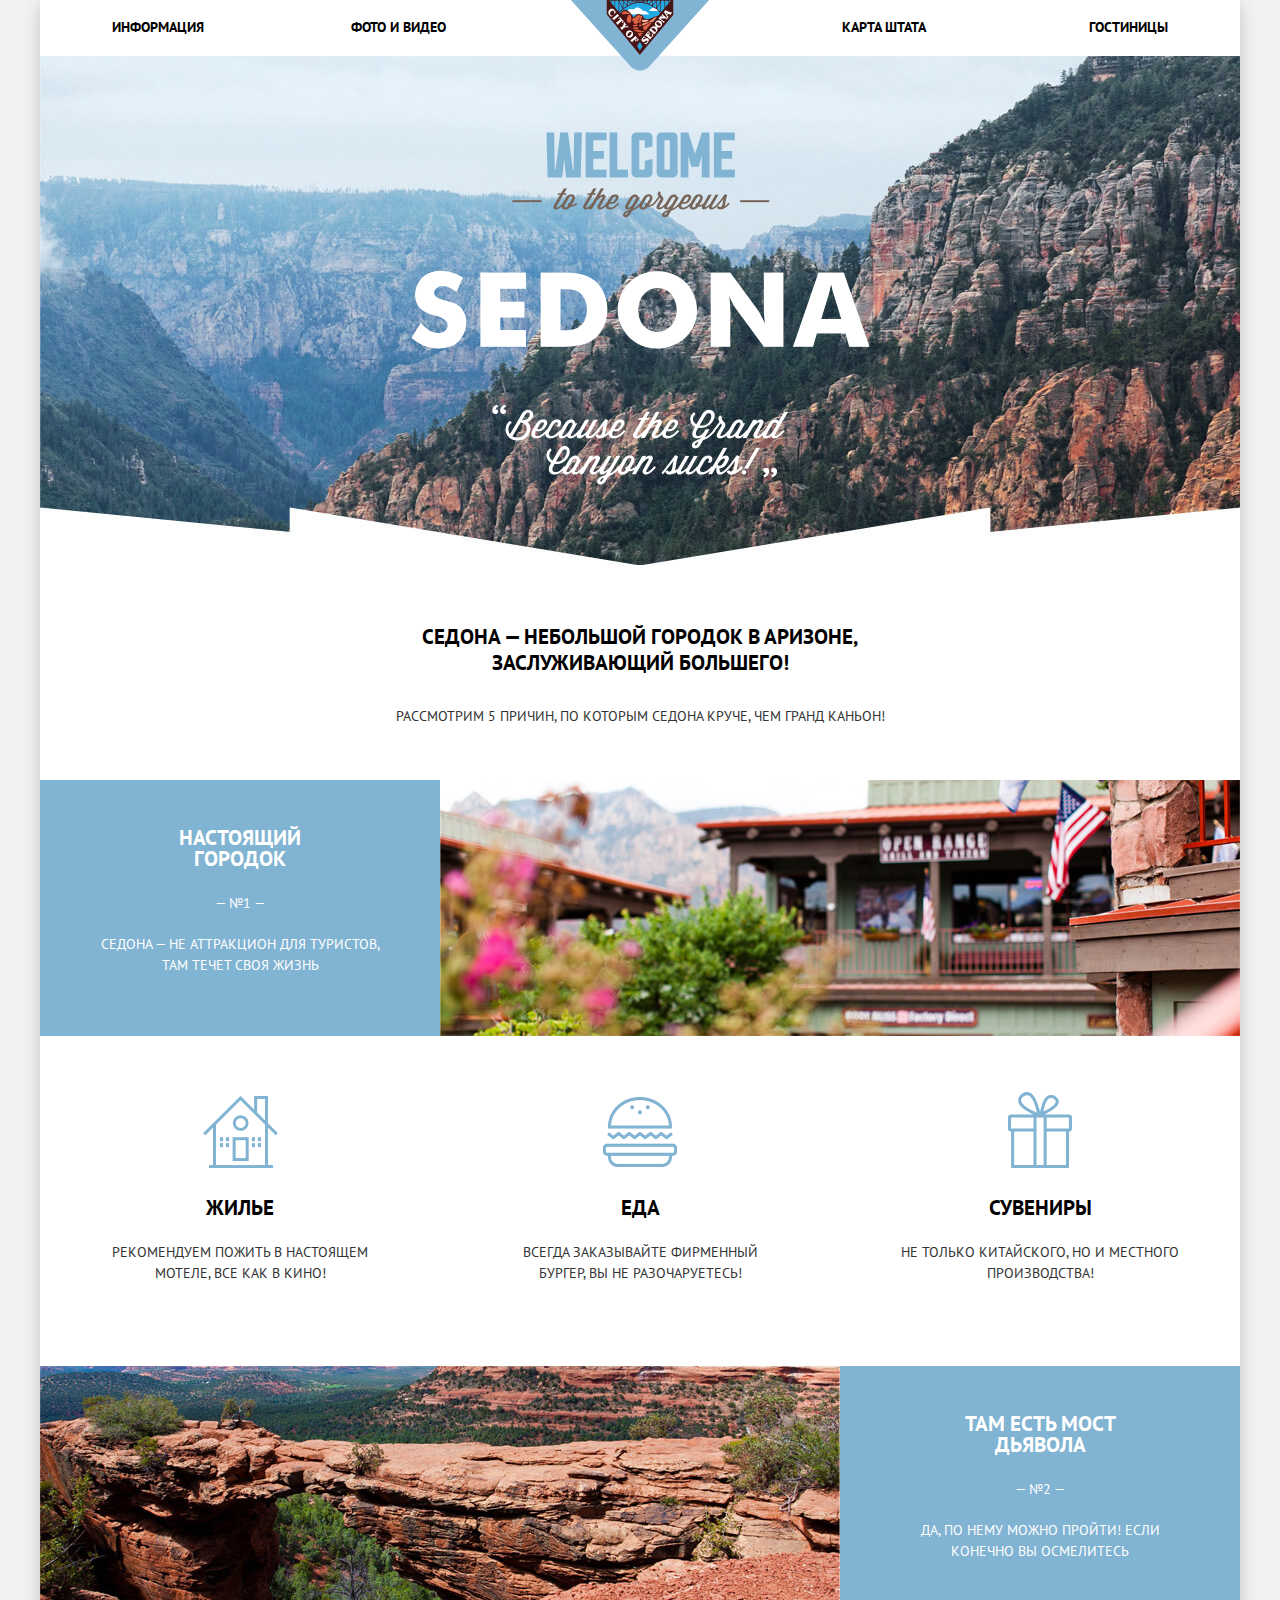
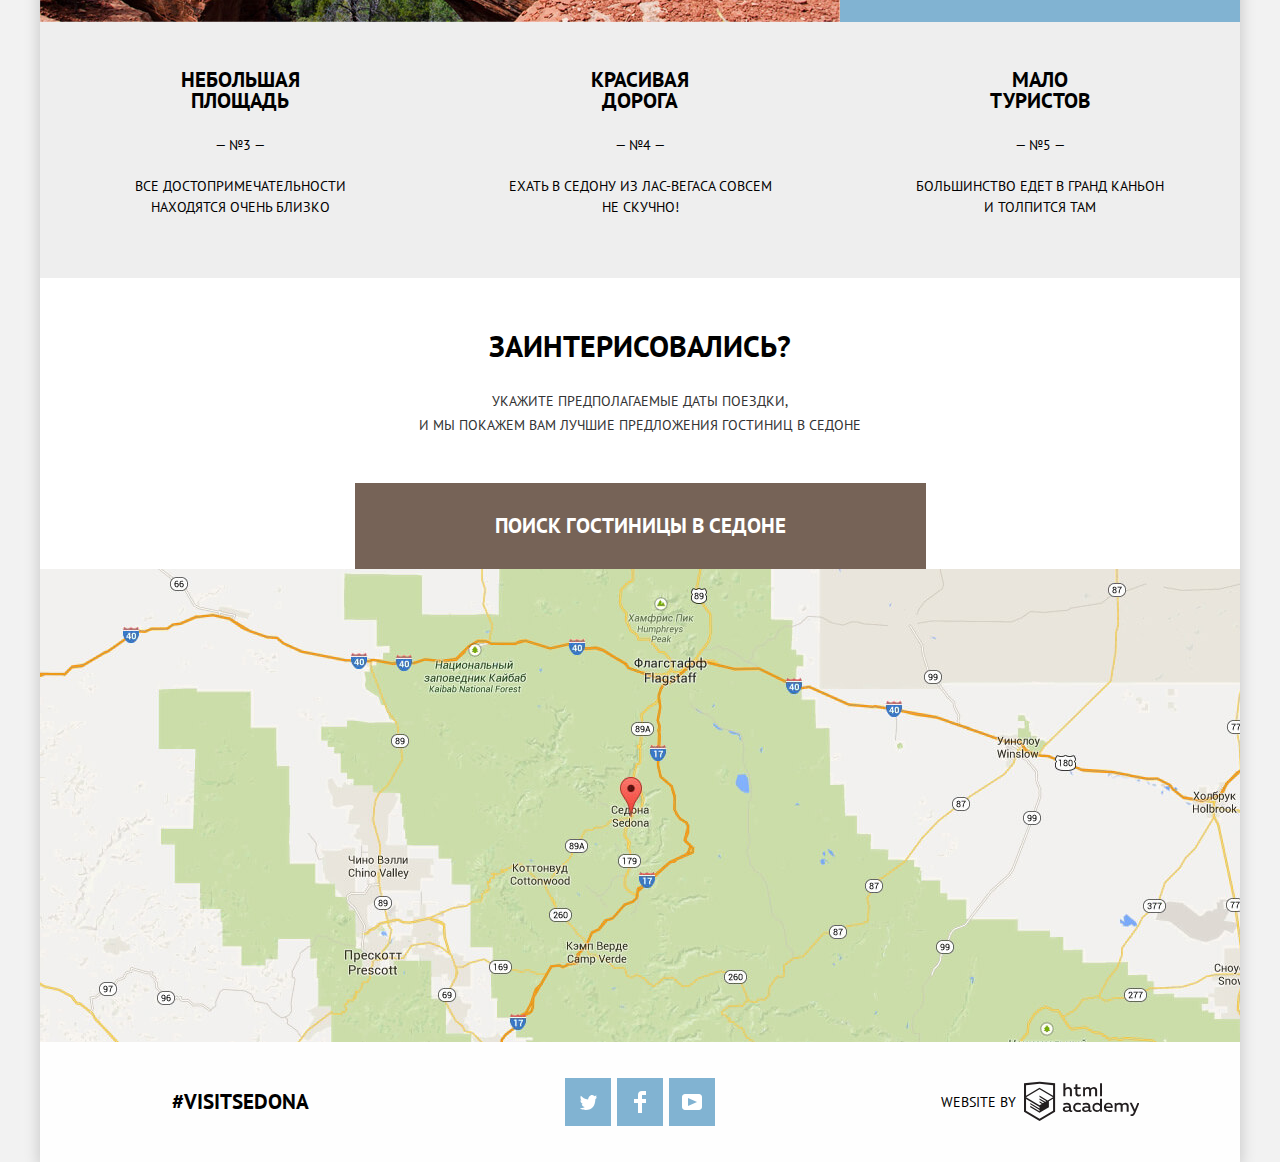
==== commit aabe9173: "на главной все готово кроме формы" ====
--- a/index.html
+++ b/index.html
@@ -37,9 +37,11 @@
           <p class="advantage-page">Рассмотрим 5 причин, по которым Седона круче, чем гранд каньон!</p>
           <ol class="advantage-list">
             <li class="advantage-item">
-              <h3 class="advantage-title">Настоящий городок</h3>
-              <p class="advantage-number">— №1 —</p>
-              <p class="advantage-item-page">Седона — не аттракцион для туристов, там течет своя жизнь</p>
+              <div class="wrapper-advantage-item">
+                <h3 class="advantage-title">Настоящий городок</h3>
+                <p class="advantage-number">— №1 —</p>
+                <p class="advantage-item-page">Седона — не аттракцион для туристов, там течет своя жизнь</p>
+              </div>
               <ul class="advantage-promo">
                 <li class="advantage-promo-item">
                   <h3>Жилье</h3>
@@ -56,9 +58,11 @@
               </ul>
             </li>
             <li class="advantage-item">
-              <h3 class="advantage-title">Там есть мост дьявола</h3>
-              <p class="advantage-number">— №2 —</p>
-              <p class="advantage-item-page">Да, по нему можно пройти! Если конечно вы осмелитесь</p>
+              <div class="wrapper-advantage-item">
+                <h3 class="advantage-title">Там есть мост дьявола</h3>
+                <p class="advantage-number">— №2 —</p>
+                <p class="advantage-item-page">Да, по нему можно пройти! Если конечно вы осмелитесь</p>
+              </div>
             </li>
             <li class="advantage-item">
               <h3 class="advantage-title">Небольшая площадь</h3>
@@ -79,55 +83,63 @@
         </section>
         <section class="search-hotel">
           <h2 class="visually-hidden">Забронировать гостиницу</h2>
-          <p class="search-hotel-page question">Заинтерисовались?</p>
-          <p class="search-hotel-page">Укажите предполагаемые даты поездки, и мы покажем вам лучшие предложения гостиниц в Седоне</p>
-          <div class="wrapper-search-hotel">
-            <a class="btn btn-search-hotel"href="#">Поиск гостиницы в Седоне</a>
-            <form class="search-hotel-form" action="https://echo.htmlacademy.ru" method="post">
-              <p class="search-hotel-item arrival">
-                <label for="arrival">Дата заезда:</label>
-                <input type="text" id="arrival" name="arrival" placeholder="27 апреля 2017">
-                <a class="btn-arrival" href="#"><span class="visually-hidden">Календарь выбора даты заезда</span></a>
-              </p>
-              <p class="search-hotel-item departure">
-                <label for="departure">Дата выезда:</label>
-                <input type="text" id="departure" name="departure" placeholder="4 июля 2017">
-                <a class="btn-departure" href="#"><span class="visually-hidden">Календарь выбора даты выезда</span></a>
-              </p>
-              <p class="search-hotel-item amount-persons">
-                <label for="person"></label>
-                <input type="text" id="person" name="person" min="1" value="2" pattern="[0-9]{0,100}">
-                <button class="btn-person-add" type="button"><span class="visually-hidden">Увеличить количество гостей на один</span></button>
-                <button class="btn-person-subtract" type="button"><span class="visually-hidden">Уменьшить количество гостей на один</span></button>
-              </p>
-              <p class="search-hotel-item amount-children">
-                <label for="person"></label>
-                <input type="text" id="children" name="children" min="0" value="0" pattern="[0-9]{0,100}">
-                <button class="btn-children-add" type="button"><span class="visually-hidden">Увеличить количество детей на один</span></button>
-                <button class="btn-children-subtract" type="button"><span class="visually-hidden">Уменьшить количество детей на один</span></button>
-              </p>
-              <button class="btn-search-fotm" type="submit">Найти</button>
-            </form>
-          </div>
+          <p class="search-hotel-question">Заинтерисовались?</p>
+          <p class="search-hotel-page">Укажите предполагаемые даты поездки,<br> и мы покажем вам лучшие предложения гостиниц в Седоне</p>
+          <a class="btn btn-search-hotel"href="#">Поиск гостиницы в Седоне</a>
+          <form class="search-hotel-form" action="https://echo.htmlacademy.ru" method="post">
+            <p class="search-hotel-item arrival">
+              <label for="arrival">Дата заезда:</label>
+              <input type="text" id="arrival" name="arrival" placeholder="27 апреля 2017">
+              <a class="btn-arrival" href="#"><span class="visually-hidden">Календарь выбора даты заезда</span></a>
+            </p>
+            <p class="search-hotel-item departure">
+              <label for="departure">Дата выезда:</label>
+              <input type="text" id="departure" name="departure" placeholder="4 июля 2017">
+              <a class="btn-departure" href="#"><span class="visually-hidden">Календарь выбора даты выезда</span></a>
+            </p>
+            <p class="search-hotel-item amount-persons">
+              <label for="person"></label>
+              <input type="text" id="person" name="person" min="1" value="2" pattern="[0-9]{0,100}">
+              <button class="btn-person-add" type="button"><span class="visually-hidden">Увеличить количество гостей на один</span></button>
+              <button class="btn-person-subtract" type="button"><span class="visually-hidden">Уменьшить количество гостей на один</span></button>
+            </p>
+            <p class="search-hotel-item amount-children">
+              <label for="person"></label>
+              <input type="text" id="children" name="children" min="0" value="0" pattern="[0-9]{0,100}">
+              <button class="btn-children-add" type="button"><span class="visually-hidden">Увеличить количество детей на один</span></button>
+              <button class="btn-children-subtract" type="button"><span class="visually-hidden">Уменьшить количество детей на один</span></button>
+            </p>
+            <button class="btn-search-fotm" type="submit">Найти</button>
+          </form>
         </section>
         <section class="map">
           <h2 class="visually-hidden">Карта нашего местоположения</h2>
           <p class="map-image">
-            <img width="1200" height="594" src="" alt="Карта нашего местоположения">
+            <img width="1200" height="594" src="img/map.jpg" alt="Карта местоположения города Седона">
           </p>
+          <iframe src="https://www.google.com/maps/embed?pb=!1m18!1m12!1m3!1d498629.4797318756!2d-111.97479140551224!3d34.811929352479545!2m3!1f0!2f0!3f0!3m2!1i1024!2i768!4f13.1!3m3!1m2!1s0x872da132f942b00d%3A0x5548c523fa6c8efd!2z0KHQtdC00L7QvdCwLCDQkNGA0LjQt9C-0L3QsCA4NjMzNiwg0KHQqNCQ!5e0!3m2!1sru!2sby!4v1549322125520" width="1200" height="473" style="border:0" allowfullscreen></iframe>
         </section>
       </main>
       <footer class="main-footer">
         <p class="hashtag-sedona">#visitsedona</p>
         <ul class="footer-social">
           <li class="social-item">
-            <a class="social-link social-tw" href="#"><span class="visually-hidden">Мы в твиттере</span></a>
+            <a class="social-link social-tw" href="#">
+              <span class="visually-hidden">Мы в твиттере</span>
+              <svg class="social-icon tw-icon" xmlns="http://www.w3.org/2000/svg" xmlns:xlink="http://www.w3.org/1999/xlink" width="17" height="15"><path fill="#000" d="M10.95.144c1.685-.496 2.984.27 3.577 1.179.673-.231 1.331-.481 2.011-.708a2.345 2.345 0 0 1-.857 1.768c.685.17 1.304-.491 1.304-.491-.169 1-1.006 1.788-1.563 2.024-.231 6.75-3.175 11.217-10.077 11.082h-.446c-.41 0-4.164-.46-4.898-1.887 2.271.196 3.893-.422 4.693-1.177-.96-.3-2.679-.477-2.979-2.95.349.106.564.228 1.19.119C1.705 8.247.374 7.53.448 5.33c.285.328 1.067.536 1.34.472C1.085 5.561-.182 2.442.894.85c1.818 1.854 3.735 3.606 7.152 3.773C8.254 2.33 9.183.793 10.95.144z"/></svg>
+            </a>
           </li>
           <li class="social-item">
-            <a class="social-link social-fb" href="#"><span class="visually-hidden">Мы в фейсбуке</span></a>
+            <a class="social-link social-fb" href="#">
+              <span class="visually-hidden">Мы в фейсбуке</span>
+              <svg class="social-icon fb-icon" xmlns="http://www.w3.org/2000/svg" width="12" height="22"><path fill="#000" d="M12 4V0H8a4 4 0 0 0-4 4v4H0v4h4v10h4V12h4V8H8V4h4z"/></svg>
+            </a>
           </li>
           <li class="social-item">
-            <a class="social-link social-youtube" href="#"><span class="visually-hidden">Мы на YouTube</span></a>
+            <a class="social-link social-youtube" href="#">
+              <span class="visually-hidden">Мы на YouTube</span>
+              <svg class="social-icon youtube-icon" xmlns="http://www.w3.org/2000/svg" xmlns:xlink="http://www.w3.org/1999/xlink" width="20" height="16"><path fill="#000" d="M17 0H3C1.35 0 0 1.35 0 3v10c0 1.65 1.35 3 3 3h14c1.65 0 3-1.35 3-3V3c0-1.65-1.35-3-3-3zM6.027 11.998V4.002L15.014 8l-8.987 3.998z"/></svg>
+            </a>
           </li>
         </ul>
         <p class="copyright">
--- a/css/style.css
+++ b/css/style.css
@@ -42,7 +42,29 @@
   text-decoration: none;
 }
 
+.btn {
+  display: block;
+
+  color: #ffffff;
+  font-weight: 700;
+  text-align: center;
+
+  background-color: #766357;
+}
+
+.btn:hover {
+  background-color: #604e43;
+}
+
+.btn:active {
+  color: rgba(255, 255, 255, 0.3);
+
+  background-color: #503e33;
+}
+
 .container {
+  position: relative;
+
   margin: 0 auto;
   width: 1200px;
 
@@ -77,7 +99,9 @@
 }
 
 .navigation-item {
-  padding: 15px 70px;
+  padding: 14px 0;
+  padding-bottom: 16px;
+  padding-left: 72px;
   width: 239px;
   box-sizing: border-box;
 }
@@ -88,7 +112,14 @@
 
 .navigation-item:nth-child(3n),
 .navigation-item:nth-child(4n) {
+  padding-left: 0;
+  padding-right: 72px;
+
   text-align: right;
+}
+
+.navigation-item:nth-child(3) {
+  padding-right: 75px;
 }
 
 .navigation-link {
@@ -110,7 +141,7 @@
 }
 
 .index {
-  padding-top: 567px;
+  padding-top: 568px;
 
   background-image: url('../img/bg-welcome.png'),
                     url('../img/bg-main-index.jpg');
@@ -121,7 +152,7 @@
 
 .index h1 {
   margin: 0 380px;
-  margin-bottom: 30px;
+  margin-bottom: 27px;
 
   font-size: 21px;
   font-weight: 700;
@@ -131,7 +162,7 @@
 
 .advantage-page {
   margin: 0;
-  margin-bottom: 49px;
+  margin-bottom: 51px;
 
   color: #333333;
   line-height: 26px;
@@ -148,23 +179,42 @@
 }
 
 .advantage-item {
-  padding: 48px 48px;
-  padding-bottom: 59px;
-  width: 256px;
+  width: 400px;
+
+  background-color: #eeeeee;
 }
 
 .advantage-item:first-child,
 .advantage-item:nth-child(2) {
   width: 100%;
+}
+
+.advantage-item:first-child .wrapper-advantage-item {
+  padding-right: 800px;
 
   color: #ffffff;
 
   background-color: #81b3d2;
+  background-image: url('../img/bg-advantage1.jpg');
+  background-position: right top;
+  background-repeat: no-repeat;
+}
+
+.advantage-item:nth-child(2) .wrapper-advantage-item {
+  padding-left: 800px;
+
+  color: #ffffff;
+
+  background-color: #81b3d2;
+  background-image: url('../img/bg-advantage2.jpg');
+  background-position: left top;
+  background-repeat: no-repeat;
 }
 
 .advantage-title {
-  margin: 0;
-  margin-bottom: 30px;
+  margin: 0 auto;
+  margin-bottom: 24px;
+  padding-top: 47px;
   width: 151px;
 
   font-size: 21px;
@@ -172,3 +222,225 @@
   line-height: 21px;
   text-align: center;
 }
+
+.advantage-number {
+  margin: 0;
+  margin-bottom: 20px;
+
+  text-align: center;
+}
+
+.advantage-item-page {
+  margin: 0;
+  padding: 0 48px;
+  padding-bottom: 60px;
+
+  text-align: center;
+}
+
+.advantage-item:nth-child(3) .advantage-item-page,
+.advantage-item:nth-child(4) .advantage-item-page {
+  padding: 0 60px;
+  padding-bottom: 60px;
+}
+
+.advantage-item:nth-child(5) .advantage-item-page {
+  padding: 0 72px;
+  padding-bottom: 60px;
+}
+
+.advantage-promo {
+  display: flex;
+  flex-wrap: wrap;
+  margin: 0;
+  padding: 0;
+
+  background-color: #ffffff;
+
+  list-style: none;
+}
+
+.advantage-promo-item {
+  padding-top: 161px;
+  width: 400px;
+
+  background-position: top 56px center;
+  background-repeat: no-repeat;
+}
+
+.advantage-promo-item:first-child {
+  background-image: url('../img/home-icon.png');
+  background-position: top 60px center;
+}
+
+.advantage-promo-item:nth-child(2) {
+  background-image: url('../img/food-icon.png');
+  background-position: top 61px center;
+}
+
+.advantage-promo-item:nth-child(3) {
+  background-image: url('../img/souvenir-icon.png');
+  background-position: top 56px center;
+}
+
+.advantage-promo-item h3 {
+  margin: 0;
+  margin-bottom: 24px;
+
+  font-size: 21px;
+  font-weight: 700;
+  line-height: 21px;
+  text-align: center;
+}
+
+.advantage-promo-item p {
+  margin: 0 auto;
+  margin-bottom: 82px;
+  width: 285px;
+
+  color: #333333;
+  text-align: center;
+}
+
+.search-hotel {
+  display: flex;
+  flex-direction: column;
+  align-items: center;
+  padding-top: 50px;
+}
+
+.search-hotel-question {
+  margin: 0;
+  margin-bottom: 25px;
+
+  font-size: 30px;
+  font-weight: 700;
+  line-height: 36px;
+}
+
+.search-hotel-page {
+  margin: 0;
+  margin-bottom: 46px;
+
+  color: #333333;
+  line-height: 24px;
+  text-align: center;
+}
+
+.btn-search-hotel {
+  padding: 30px 140px;
+
+  font-size: 21px;
+  line-height: 26px;
+}
+
+.search-hotel-form {
+  display: none;
+}
+
+.map {
+  width: 1200px;
+  height: 473px;
+}
+
+.map-image {
+  position: absolute;
+
+  margin: 0;
+}
+
+.map-image img {
+  display: block;
+}
+
+.map iframe {
+  position: absolute;
+}
+
+.main-footer {
+  display: flex;
+
+  background-color: rgba(254, 254, 254, 0.9);
+}
+
+.hashtag-sedona {
+  margin: 0;
+  padding: 47px 20px;
+  width: 360px;
+
+  font-size: 21px;
+  font-weight: 700;
+  line-height: 26px;
+  text-align: center;
+}
+
+.footer-social {
+  display: flex;
+  flex-wrap: wrap;
+  justify-content: center;
+  margin: auto;
+  padding: 0 20px;
+  width: 360px;
+
+  list-style: none;
+}
+
+.social-item {
+  margin-right: 6px;
+}
+
+.social-item:last-child {
+  margin-right: 0;
+}
+
+.social-link {
+  margin: 5px 0;
+  display: flex;
+
+  width: 46px;
+  height: 48px;
+
+  background-color: #81b3d2;
+}
+
+.social-icon {
+  margin: auto;
+}
+
+.social-icon path {
+  fill: #ffffff;
+}
+
+.social-link:hover {
+  background-color: #669ec0;
+}
+
+.social-link:active {
+  background-color: #5496bd;
+}
+
+.social-link:active .social-icon {
+  opacity: 0.3;
+}
+
+.copyright {
+  display: flex;
+  align-items: center;
+  justify-content: center;
+  margin: auto;
+  padding: 0 20px;
+  width: 360px;
+}
+
+.copyright-link {
+  margin-left: 8px;
+  padding-top: 5px;
+}
+
+.copyright-link:hover path {
+  fill: #81b3d2;
+}
+
+.copyright-link:active path {
+  fill: #bdbbbc;
+}
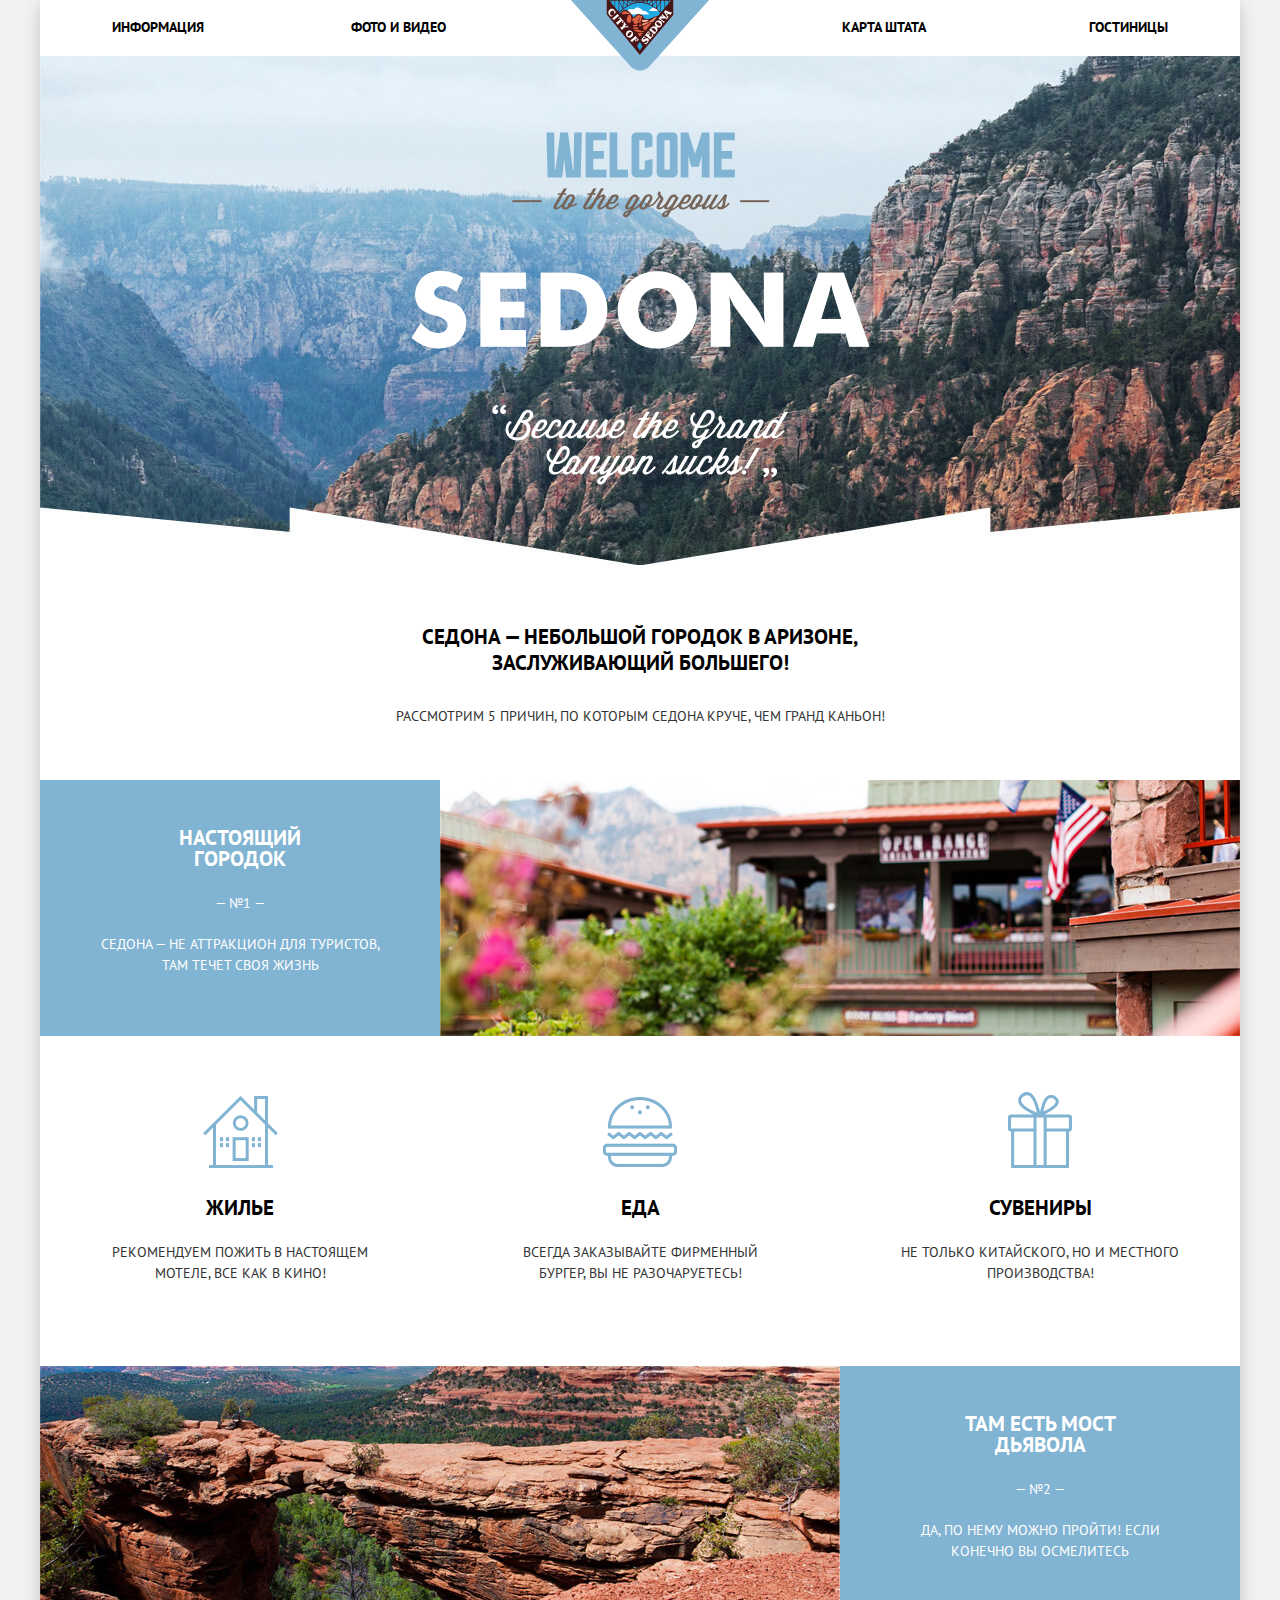
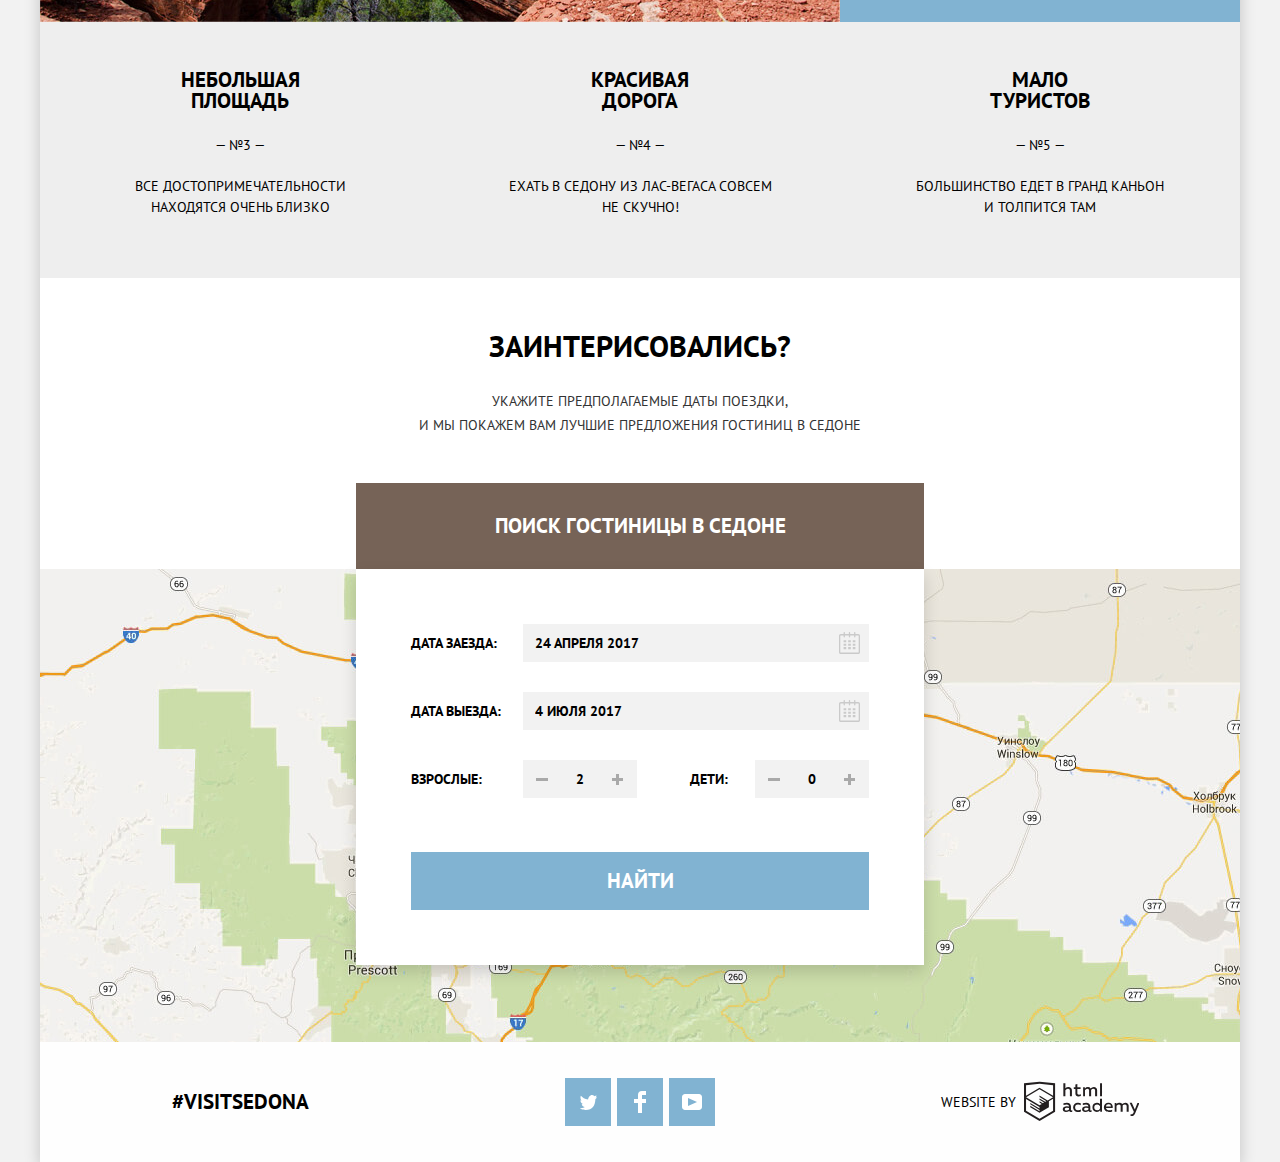
==== commit 4acc8de4: "сделал форму на главной, начал делать фильтр" ====
--- a/index.html
+++ b/index.html
@@ -85,32 +85,40 @@
           <h2 class="visually-hidden">Забронировать гостиницу</h2>
           <p class="search-hotel-question">Заинтерисовались?</p>
           <p class="search-hotel-page">Укажите предполагаемые даты поездки,<br> и мы покажем вам лучшие предложения гостиниц в Седоне</p>
-          <a class="btn btn-search-hotel"href="#">Поиск гостиницы в Седоне</a>
-          <form class="search-hotel-form" action="https://echo.htmlacademy.ru" method="post">
-            <p class="search-hotel-item arrival">
-              <label for="arrival">Дата заезда:</label>
-              <input type="text" id="arrival" name="arrival" placeholder="27 апреля 2017">
-              <a class="btn-arrival" href="#"><span class="visually-hidden">Календарь выбора даты заезда</span></a>
-            </p>
-            <p class="search-hotel-item departure">
-              <label for="departure">Дата выезда:</label>
-              <input type="text" id="departure" name="departure" placeholder="4 июля 2017">
-              <a class="btn-departure" href="#"><span class="visually-hidden">Календарь выбора даты выезда</span></a>
-            </p>
-            <p class="search-hotel-item amount-persons">
-              <label for="person"></label>
-              <input type="text" id="person" name="person" min="1" value="2" pattern="[0-9]{0,100}">
-              <button class="btn-person-add" type="button"><span class="visually-hidden">Увеличить количество гостей на один</span></button>
-              <button class="btn-person-subtract" type="button"><span class="visually-hidden">Уменьшить количество гостей на один</span></button>
-            </p>
-            <p class="search-hotel-item amount-children">
-              <label for="person"></label>
-              <input type="text" id="children" name="children" min="0" value="0" pattern="[0-9]{0,100}">
-              <button class="btn-children-add" type="button"><span class="visually-hidden">Увеличить количество детей на один</span></button>
-              <button class="btn-children-subtract" type="button"><span class="visually-hidden">Уменьшить количество детей на один</span></button>
-            </p>
-            <button class="btn-search-fotm" type="submit">Найти</button>
-          </form>
+          <div class="wrapper-search-hotel">
+            <a class="btn btn-search-hotel"href="#">Поиск гостиницы в Седоне</a>
+            <form class="search-hotel-form" action="https://echo.htmlacademy.ru" method="post">
+              <p class="search-hotel-item arrival">
+                <label for="arrival">Дата заезда:</label>
+                <input type="text" id="arrival" name="arrival" placeholder="24 апреля 2017">
+                <a class="btn-arrival" href="#">
+                  <span class="visually-hidden">Календарь выбора даты заезда</span>
+                  <svg xmlns="http://www.w3.org/2000/svg" width="21" height="22"><path fill="#cacaca" d="M19.251 2.025h-2.845V.648c0-.381-.294-.689-.656-.689-.363 0-.656.308-.656.689v1.377h-3.938V.648c0-.381-.294-.689-.655-.689-.363 0-.657.308-.657.689v1.377H5.906V.648c0-.381-.294-.689-.656-.689-.363 0-.657.308-.657.689v1.377H1.75C.784 2.025 0 2.847 0 3.862v16.302C0 21.179.784 22 1.75 22h17.501c.966 0 1.749-.821 1.749-1.836V3.862c0-1.015-.783-1.837-1.749-1.837zm.437 18.139a.448.448 0 0 1-.437.459H1.75a.45.45 0 0 1-.438-.459V3.862a.45.45 0 0 1 .438-.459h2.844v1.378c0 .381.294.689.657.689.362 0 .656-.308.656-.689V3.403h3.938v1.378c0 .381.294.689.657.689.361 0 .655-.308.655-.689V3.403h3.938v1.378c0 .381.293.689.656.689.362 0 .656-.308.656-.689V3.403h2.845c.241 0 .437.206.437.459v16.302z"/><path fill="#cacaca" d="M4.594 8.225h2.625v2.066H4.594zM4.594 11.668h2.625v2.067H4.594zM4.594 15.112h2.625v2.066H4.594zM9.188 15.112h2.625v2.066H9.188zM9.188 11.668h2.625v2.067H9.188zM9.188 8.225h2.625v2.066H9.188zM13.781 15.112h2.625v2.066h-2.625zM13.781 11.668h2.625v2.067h-2.625zM13.781 8.225h2.625v2.066h-2.625z"/></svg>
+                </a>
+              </p>
+              <p class="search-hotel-item departure">
+                <label for="departure">Дата выезда:</label>
+                <input type="text" id="departure" name="departure" placeholder="4 июля 2017">
+                <a class="btn-departure" href="#">
+                  <span class="visually-hidden">Календарь выбора даты выезда</span>
+                  <svg xmlns="http://www.w3.org/2000/svg" width="21" height="22"><path fill="#cacaca" d="M19.251 2.025h-2.845V.648c0-.381-.294-.689-.656-.689-.363 0-.656.308-.656.689v1.377h-3.938V.648c0-.381-.294-.689-.655-.689-.363 0-.657.308-.657.689v1.377H5.906V.648c0-.381-.294-.689-.656-.689-.363 0-.657.308-.657.689v1.377H1.75C.784 2.025 0 2.847 0 3.862v16.302C0 21.179.784 22 1.75 22h17.501c.966 0 1.749-.821 1.749-1.836V3.862c0-1.015-.783-1.837-1.749-1.837zm.437 18.139a.448.448 0 0 1-.437.459H1.75a.45.45 0 0 1-.438-.459V3.862a.45.45 0 0 1 .438-.459h2.844v1.378c0 .381.294.689.657.689.362 0 .656-.308.656-.689V3.403h3.938v1.378c0 .381.294.689.657.689.361 0 .655-.308.655-.689V3.403h3.938v1.378c0 .381.293.689.656.689.362 0 .656-.308.656-.689V3.403h2.845c.241 0 .437.206.437.459v16.302z"/><path fill="#cacaca" d="M4.594 8.225h2.625v2.066H4.594zM4.594 11.668h2.625v2.067H4.594zM4.594 15.112h2.625v2.066H4.594zM9.188 15.112h2.625v2.066H9.188zM9.188 11.668h2.625v2.067H9.188zM9.188 8.225h2.625v2.066H9.188zM13.781 15.112h2.625v2.066h-2.625zM13.781 11.668h2.625v2.067h-2.625zM13.781 8.225h2.625v2.066h-2.625z"/></svg>
+                </a>
+              </p>
+              <p class="search-hotel-item amount-persons">
+                <label for="person">Взрослые:</label>
+                <input type="text" id="person" name="person" min="1" value="2" pattern="[0-9]{0,100}">
+                <button class="btn-person-add" type="button"><span class="visually-hidden">Увеличить количество гостей на один</span></button>
+                <button class="btn-person-subtract" type="button"><span class="visually-hidden">Уменьшить количество гостей на один</span></button>
+              </p>
+              <p class="search-hotel-item amount-children">
+                <label for="children">Дети:</label>
+                <input type="text" id="children" name="children" min="0" value="0" pattern="[0-9]{0,100}">
+                <button class="btn-children-add" type="button"><span class="visually-hidden">Увеличить количество детей на один</span></button>
+                <button class="btn-children-subtract" type="button"><span class="visually-hidden">Уменьшить количество детей на один</span></button>
+              </p>
+              <button class="btn-search-fotm" type="submit">Найти</button>
+            </form>
+          </div>
         </section>
         <section class="map">
           <h2 class="visually-hidden">Карта нашего местоположения</h2>
--- a/css/style.css
+++ b/css/style.css
@@ -327,15 +327,231 @@
   text-align: center;
 }
 
+.wrapper-search-hotel {
+  position: relative;
+}
+
 .btn-search-hotel {
-  padding: 30px 140px;
+  padding: 30px;
+  min-width: 568px;
+  box-sizing: border-box;
 
   font-size: 21px;
   line-height: 26px;
 }
 
 .search-hotel-form {
-  display: none;
+  position: absolute;
+  top: 86px;
+  z-index: 10;
+
+  display: flex;
+  flex-wrap: wrap;
+  padding: 55px;
+  width: 458px;
+
+  background-color: #ffffff;
+  box-shadow: 0 7px 15px rgba(0, 1, 1, 0.15);
+}
+
+.search-hotel-item {
+  position: relative;
+
+  display: flex;
+  justify-content: space-between;
+  align-items: center;
+  margin: 0;
+  margin-bottom: 30px;
+
+  font-weight: 700;
+  line-height: 26px;
+}
+
+.arrival,
+.departure {
+  width: 100%;
+}
+
+.amount-persons,
+.amount-children {
+  margin-bottom: 54px;
+}
+
+.amount-children {
+  margin-left: auto;
+}
+
+.search-hotel-item input {
+  margin-left: auto;
+  padding: 4px 10px;
+  box-sizing: border-box;
+
+  color: #000000;
+  font-family: 'PT Sans', Arial, sans-serif;
+  font-size: 14px;
+  font-weight: 700;
+  line-height: 26px;
+  text-transform: uppercase;
+
+  background-color: #f2f2f2;
+  border: 2px solid transparent;
+}
+
+.arrival input,
+.departure input {
+  padding-right: 40px;
+  width: 346px;
+}
+
+.search-hotel-item input:hover {
+  background-color: #ebebeb;
+}
+
+.search-hotel-item input:focus {
+  outline: none;
+  background-color: #ffffff;
+  border-color: #e5e5e5;
+}
+
+.arrival a,
+.departure a {
+  position: absolute;
+  top: 8px;
+  right: 9px;
+
+  width: 21px;
+  height: 22px;
+}
+
+.btn-arrival:hover path,
+.btn-departure:hover path {
+  fill: #000000;
+}
+
+.btn-arrival:active path,
+.btn-departure:active path {
+  fill: #81b3d2;
+}
+
+.amount-persons input,
+.amount-children input {
+  padding: 4px 36px;
+  width: 114px;
+
+  text-align: center;
+}
+
+.amount-persons input {
+  margin-left: 41px;
+}
+
+.amount-children input {
+  margin-left: 27px;
+}
+
+.amount-persons button,
+.amount-children button {
+  position: absolute;
+  top: 0;
+  right: 0;
+
+  height: 38px;
+  width: 38px;
+
+  background-color: transparent;
+  border: none;
+  cursor: pointer;
+}
+
+.amount-persons .btn-person-subtract,
+.amount-children .btn-children-subtract {
+  right: 76px;
+}
+
+.btn-person-add::before,
+.btn-children-add::before {
+  content: '';
+
+  position: absolute;
+  top: 18px;
+  left: 13px;
+
+  height: 3px;
+  width: 11px;
+
+  background-color: #a9a9a9;
+}
+
+.btn-person-add::after,
+.btn-children-add::after {
+  content: '';
+
+  position: absolute;
+  top: 14px;
+  left: 17px;
+
+  height: 11px;
+  width: 3px;
+
+  background-color: #a9a9a9;
+}
+
+.btn-person-subtract::before,
+.btn-children-subtract::before {
+  content: '';
+
+  position: absolute;
+  top: 18px;
+  left: 13px;
+
+  height: 3px;
+  width: 12px;
+
+  background-color: #a9a9a9;
+}
+
+.btn-person-add:hover::before,
+.btn-children-add:hover::before,
+.btn-person-add:hover::after,
+.btn-children-add:hover::after,
+.btn-person-subtract:hover::before,
+.btn-children-subtract:hover::before {
+  background-color: #000000;
+}
+
+.btn-person-add:active::before,
+.btn-children-add:active::before,
+.btn-person-add:active::after,
+.btn-children-add:active::after,
+.btn-person-subtract:active::before,
+.btn-children-subtract:active::before {
+  background-color: #81b3d2;
+}
+
+.btn-search-fotm {
+  padding: 16px 10px;
+  width: 100%;
+  box-sizing: border-box;
+
+  color: #ffffff;
+  font-size: 21px;
+  font-weight: 700;
+  line-height: 26px;
+  text-align: center;
+  text-transform: uppercase;
+
+  border: none;
+  background-color: #81b3d2;
+}
+
+.btn-search-fotm:hover {
+  background-color: #669ec0;
+}
+
+.btn-search-fotm:active {
+  color: rgba(255, 255, 255, 0.3);
+
+  background-color: #5496bd;
 }
 
 .map {
@@ -355,6 +571,54 @@
 
 .map iframe {
   position: absolute;
+}
+
+.filter-hotel {
+  padding: 31px 73px;
+  padding-top: 27px;
+
+  background-image: url('../img/filter-background.jpg');
+  background-position: top -56px left;
+  background-repeat: no-repeat;
+}
+
+.filter-hotel-form {
+  display: flex;
+  flex-wrap: wrap;
+
+  color: #ffffff;
+}
+
+.filter-item {
+  width: 255px;
+}
+
+.filter-cost {
+  width: 314px;
+}
+
+.wrapper-filter {
+  margin-left: auto;
+}
+
+.filter-title {
+  margin: 0;
+  margin-bottom: 24px;
+
+  font-size: 16px;
+  font-weight: 700;
+  line-height: 21px;
+}
+
+.filter-cost .filter-title {
+  margin-bottom: 18px;
+}
+
+.infrastructure-list {
+  margin: 0;
+  padding: 0;
+
+  list-style: none;
 }
 
 .main-footer {
@@ -444,3 +708,20 @@
 .copyright-link:active path {
   fill: #bdbbbc;
 }
+
+::-webkit-input-placeholder {
+  color: #000000;
+  font-weight: 700;
+}
+::-moz-placeholder {
+  color: #000000;
+  font-weight: 700;
+}
+:-ms-input-placeholder {
+  color: #000000;
+  font-weight: 700;
+}
+:-moz-placeholder {
+  color: #000000;
+  font-weight: 700;
+}
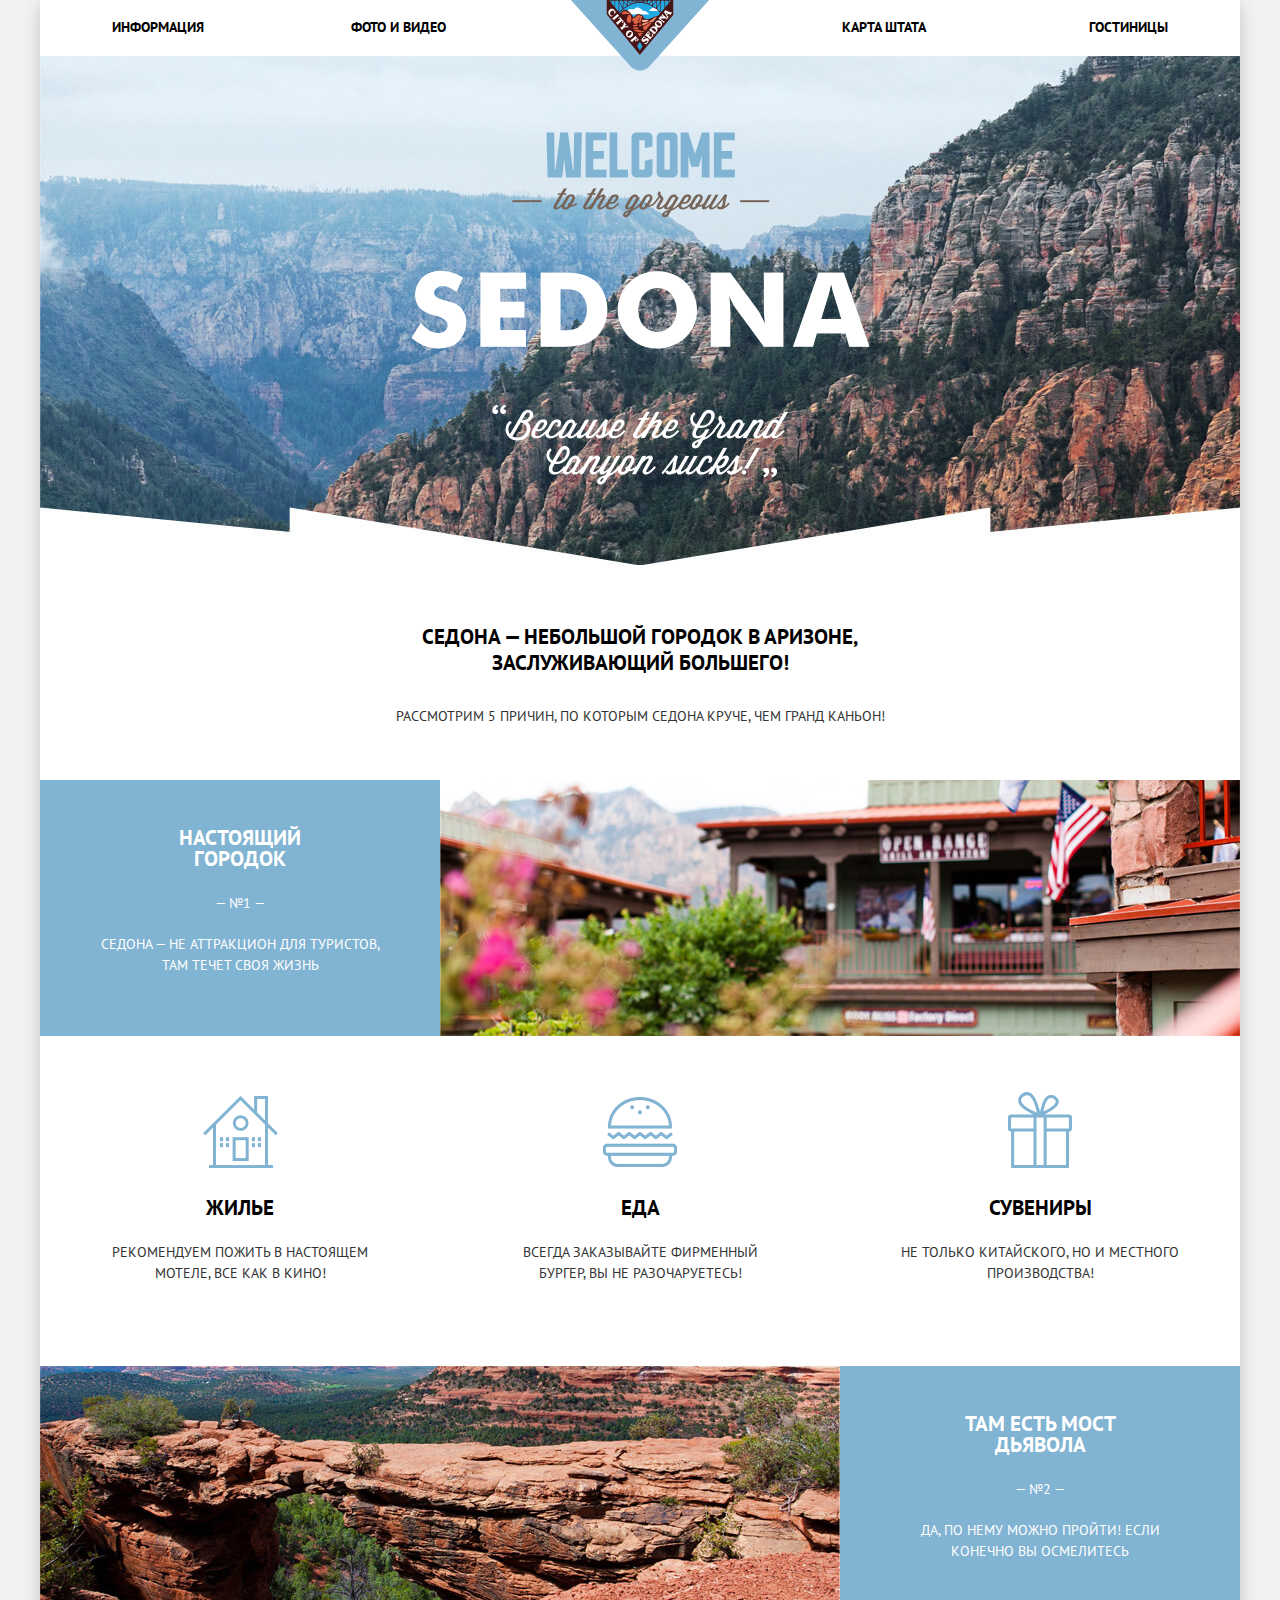
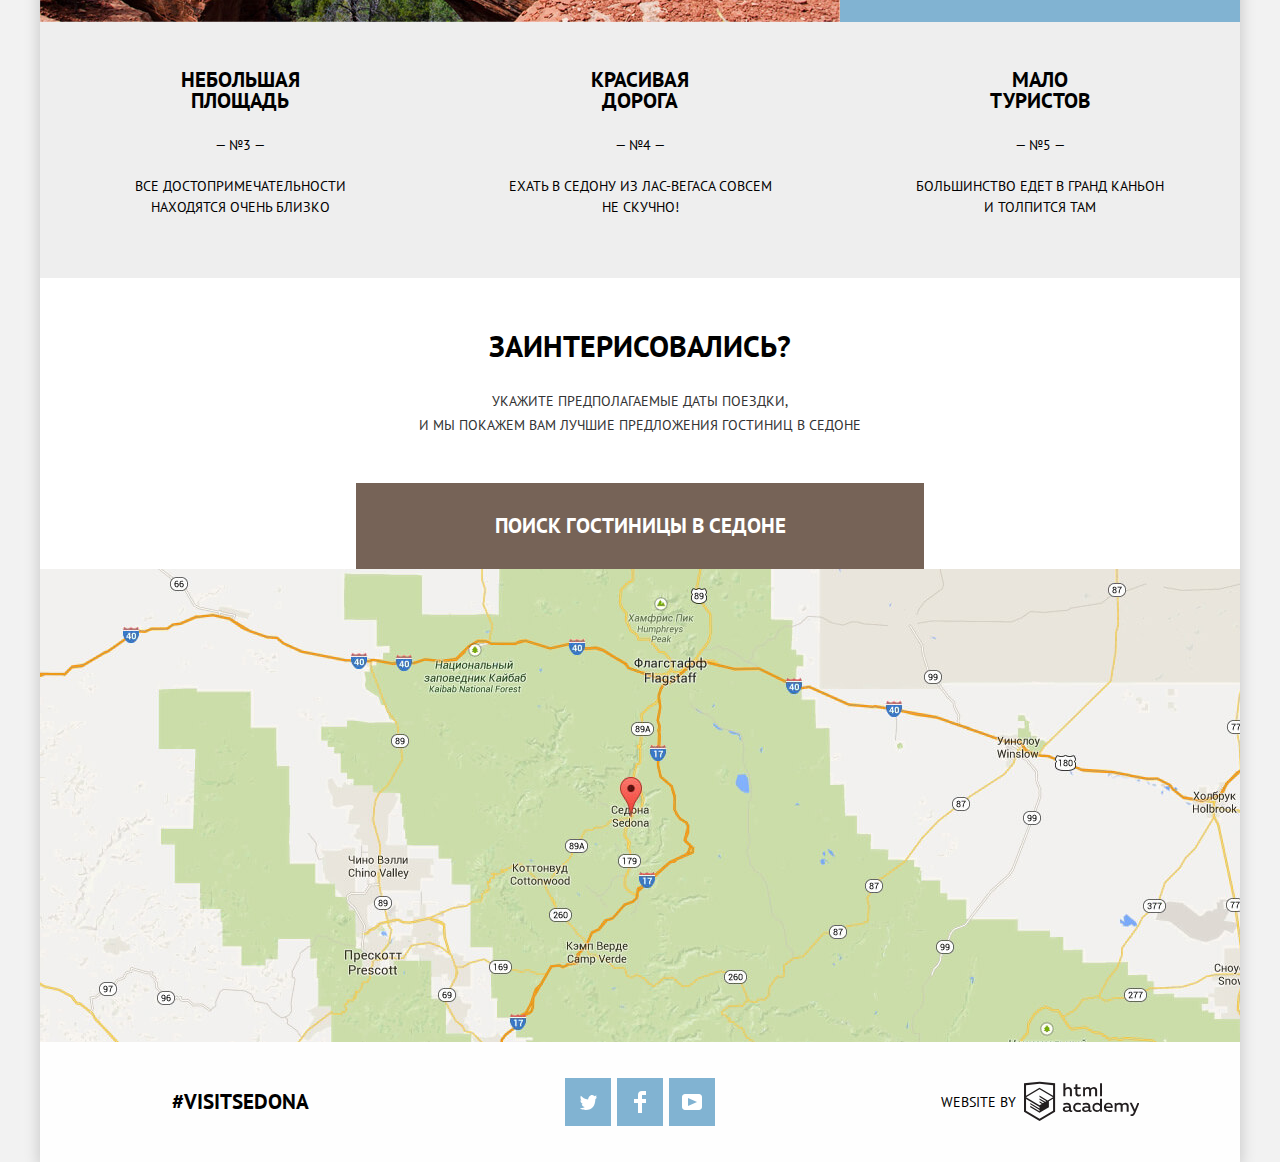
==== commit d75ca5df: "сделал открытие и закрытие формы" ====
--- a/index.html
+++ b/index.html
@@ -86,7 +86,7 @@
           <p class="search-hotel-question">Заинтерисовались?</p>
           <p class="search-hotel-page">Укажите предполагаемые даты поездки,<br> и мы покажем вам лучшие предложения гостиниц в Седоне</p>
           <div class="wrapper-search-hotel">
-            <a class="btn btn-search-hotel"href="#">Поиск гостиницы в Седоне</a>
+            <a class="btn btn-brown btn-search-hotel"href="#">Поиск гостиницы в Седоне</a>
             <form class="search-hotel-form" action="https://echo.htmlacademy.ru" method="post">
               <p class="search-hotel-item arrival">
                 <label for="arrival">Дата заезда:</label>
@@ -116,7 +116,7 @@
                 <button class="btn-children-add" type="button"><span class="visually-hidden">Увеличить количество детей на один</span></button>
                 <button class="btn-children-subtract" type="button"><span class="visually-hidden">Уменьшить количество детей на один</span></button>
               </p>
-              <button class="btn-search-fotm" type="submit">Найти</button>
+              <button class="btn btn-blue btn-search-fotm" type="submit">Найти</button>
             </form>
           </div>
         </section>
@@ -158,5 +158,6 @@
         </p>
       </footer>
     </div>
+    <script src="js/script.js"></script>
   </body>
 </html>
--- a/css/style.css
+++ b/css/style.css
@@ -1,3 +1,13 @@
+@keyframes bounce {
+  0% {
+    transform: scaleY(0);
+  }
+
+  100% {
+    transform: scaleY(1);
+  }
+}
+
 body {
   margin: 0;
   min-width: 1280px;
@@ -48,15 +58,31 @@
   color: #ffffff;
   font-weight: 700;
   text-align: center;
-
+}
+
+.btn-blue {
+  background-color: #81b3d2;
+}
+
+.btn-blue:hover {
+  background-color: #669ec0;
+}
+
+.btn-blue:active {
+  color: rgba(255, 255, 255, 0.3);
+
+  background-color: #5496bd;
+}
+
+.btn-brown {
   background-color: #766357;
 }
 
-.btn:hover {
+.btn-brown:hover {
   background-color: #604e43;
 }
 
-.btn:active {
+.btn-brown:active {
   color: rgba(255, 255, 255, 0.3);
 
   background-color: #503e33;
@@ -333,7 +359,7 @@
 
 .btn-search-hotel {
   padding: 30px;
-  min-width: 568px;
+  width: 568px;
   box-sizing: border-box;
 
   font-size: 21px;
@@ -342,16 +368,21 @@
 
 .search-hotel-form {
   position: absolute;
-  top: 86px;
-  z-index: 10;
-
-  display: flex;
+  z-index: 1;
+
+  display: none;
   flex-wrap: wrap;
   padding: 55px;
   width: 458px;
 
   background-color: #ffffff;
   box-shadow: 0 7px 15px rgba(0, 1, 1, 0.15);
+}
+
+.open-form {
+  display: flex;
+  animation: bounce 0.7s;
+  transform-origin: top;
 }
 
 .search-hotel-item {
@@ -533,7 +564,6 @@
   width: 100%;
   box-sizing: border-box;
 
-  color: #ffffff;
   font-size: 21px;
   font-weight: 700;
   line-height: 26px;
@@ -541,17 +571,6 @@
   text-transform: uppercase;
 
   border: none;
-  background-color: #81b3d2;
-}
-
-.btn-search-fotm:hover {
-  background-color: #669ec0;
-}
-
-.btn-search-fotm:active {
-  color: rgba(255, 255, 255, 0.3);
-
-  background-color: #5496bd;
 }
 
 .map {
@@ -593,32 +612,467 @@
   width: 255px;
 }
 
-.filter-cost {
-  width: 314px;
-}
+.filter-title {
+  margin: 0;
+  margin-bottom: 24px;
+
+  font-size: 16px;
+  font-weight: 700;
+  line-height: 21px;
+}
+
+.infrastructure-list,
+.type-hous-list {
+  margin: 0;
+  padding: 0;
+
+  list-style: none;
+}
+
+.infrastructure-item,
+.type-hous-item {
+  margin-bottom: 22px;
+}
+
+.infrastructure-item:last-child,
+.type-hous-item:last-child {
+  margin-bottom: 0;
+}
+
+.infrastructure-item label,
+.type-hous-item label {
+  position: relative;
+
+  display: block;
+  padding: 1px 10px;
+  padding-left: 40px;
+}
+
+.infrastructure-item label::before,
+.type-hous-item label::before {
+  content: '';
+
+  position: absolute;
+  left: 0;
+  top: 0;
+
+  height: 23px;
+  width: 23px;
+  box-sizing: border-box;
+
+  border: 2px solid #ffffff;
+  border-radius: 2px;
+}
+
+.infrastructure-item input:checked + label::after,
+.type-hous-item input:checked + label::after {
+  content: '';
+
+  position: absolute;
+  left: 6px;
+  top: 1px;
+
+  height: 12px;
+  width: 20px;
+
+  box-shadow: inset 5px -5px 0 0 #ffffff,
+              inset 6px -6px 0 0 #6b92b7,
+              1px 1px 0 0 #6b92b7;
+
+  transform: rotate(-45deg);
+}
+
+.infrastructure-item input:disabled + label::before,
+.type-hous-item input:disabled + label::before {
+  border-color: #6a6a6a;
+}
+
+.infrastructure-item input:disabled + label::after,
+.type-hous-item input:disabled + label::after {
+  box-shadow: inset 5px -5px 0 0 #6a6a6a,
+              inset 6px -6px 0 0 #6b92b7,
+              1px 1px 0 0 #6b92b7;
+}
+
 
 .wrapper-filter {
   margin-left: auto;
 }
 
-.filter-title {
-  margin: 0;
-  margin-bottom: 24px;
-
-  font-size: 16px;
-  font-weight: 700;
+.filter-cost {
+  display: flex;
+  flex-direction: column;
+  width: auto;
+}
+
+.filter-cost .filter-title {
+  margin-bottom: 11px;
+}
+
+.cost-input {
+  display: flex;
+  margin-bottom: 13px;
+
+  border: 2px solid #ffffff;
+}
+
+.cost-min {
+  margin: 0;
+  padding-left: 65px;
+  width: 157px;
+  box-sizing: border-box;
+}
+
+.cost-max {
+  position: relative;
+
+  margin: 0;
+  padding-left: 55px;
+  width: 157px;
+  box-sizing: border-box;
+}
+
+.cost-max::before {
+  content: '';
+
+  position: absolute;
+  left: 0;
+  top: 3px;
+
+  height: 22px;
+  width: 2px;
+
+  background-color: #ffffff;
+}
+
+.cost-input input {
+  padding: 4.5px 2px;
+  width: 55px;
+
+  color: #ffffff;
+  font-size: 14px;
+  font-weight: 400;
   line-height: 21px;
-}
-
-.filter-cost .filter-title {
-  margin-bottom: 18px;
-}
-
-.infrastructure-list {
-  margin: 0;
+
+  background-color: transparent;
+  border: none;
+}
+
+.slider-min-max {
+  position: relative;
+
+  margin: 0;
+  margin-top: 9px;
+  margin-bottom: 32px;
+
+  height: 2px;
+  width: 318px;
+
+  background-color: rgba(255, 255, 255, 0.3);
+}
+
+.slider-min-max button {
+  position: absolute;
+  top: -9px;
+
   padding: 0;
+  height: 20px;
+  width: 20px;
+  box-sizing: border-box;
+
+  background-color: #ababab;
+  border: 8px solid #ffffff;
+  border-radius: 50%;
+  box-shadow: 0 2px 0 0 #74706f;
+}
+
+.slider-min {
+  left: 1;
+}
+
+.slider-max {
+  left: 253px;
+}
+
+.slider-min-max button:hover {
+  transform: scale(1.1);
+}
+
+.line {
+  display: block;
+  margin-left: 10px;
+  margin-right: 66px;
+  height: 2px;
+
+  background-color: #ffffff;
+}
+
+.btn-filter {
+  display: block;
+  margin-left: 85px;
+  padding: 5px 35px;
+
+  color: #ffffff;
+  font-size: 14px;
+  font-weight: 400;
+  line-height: 21px;
+  text-transform: uppercase;
+
+  background-color: transparent;
+  border: 2px solid #ffffff;
+}
+
+.btn-filter:hover {
+  color: #000000;
+
+  background-color: #ffffff;
+}
+
+.sorting {
+  display: flex;
+  align-items: baseline;
+  padding: 31px 73px;
+
+  border-bottom: 1px solid #e5e5e5;
+}
+
+.sorting * {
+  order: 1;
+}
+
+.sorting-title {
+  margin: 0;
+  margin-left: 18px;
+
+  font-size: 12px;
+  font-weight: 400;
+  line-height: 18px;
+}
+
+.sorting-result {
+  margin: 0;
+  order: 0;
+  min-width: 145px;
+
+  font-size: 21px;
+  font-weight: 700;
+  line-height: 26px;
+}
+
+.sorting-list {
+  display: flex;
+  margin: 0;
+  margin-left: 7px;
+  padding: 0;
+
+  font-size: 12px;
+  line-height: 18px;
 
   list-style: none;
+}
+
+.sorting-item {
+  margin-left: 33px;
+}
+
+.sorting-item a {
+  color: rgba(0, 0, 0, 0.3);
+
+  border-bottom: 1px dotted #81b3d2;
+}
+
+.sorting-item:not(.sorting-active) a:hover {
+  color: #81b3d2;
+}
+
+.sorting-item:not(.sorting-active) a:active {
+  color: #000000;
+}
+
+.sorting-active a {
+  color: #81b3d2;
+
+  border: none;
+}
+
+.sorting-seriatim {
+  display: flex;
+  margin: 0;
+  margin-left: auto;
+  padding: 0;
+
+  list-style: none;
+}
+
+.sorting-descending a,
+.sorting-ascending a {
+  display: block;
+  margin-left: 12px;
+
+  height: 11px;
+  width: 10px;
+  box-sizing: border-box;
+
+  border: 5px solid transparent;
+}
+
+.sorting-descending a {
+  border-top: none;
+  border-bottom: 11px solid #cacaca;
+}
+
+.sorting-ascending a {
+  border-bottom: none;
+  border-top: 11px solid #cacaca;
+}
+
+.sorting-descending a:hover {
+  border-bottom-color: #231f20;
+}
+
+.sorting-ascending a:hover {
+  border-top-color: #231f20;
+}
+
+.sorting-descending a:active {
+  border-bottom-color: #81b3d2;
+}
+
+.sorting-ascending a:active {
+  border-top-color: #81b3d2;
+}
+
+.sorting-descending.sorting-seriatim-active a {
+  border-bottom-color: #81b3d2;
+}
+
+.sorting-ascending.sorting-seriatim-active a {
+  border-top-color: #81b3d2;
+}
+
+.hotels-list {
+  margin: 0;
+  padding: 0;
+
+  list-style: none;
+}
+
+.hotels-item {
+  display: flex;
+  padding: 30px 73px;
+  padding-top: 24px;
+
+  border-bottom: 1px solid #e5e5e5;
+}
+
+.hotel-image {
+  margin: 0;
+  margin-top: 6px;
+  height: 90px;
+  width: 135px;
+}
+
+.hotel-image img {
+  display: block;
+}
+
+.hotel-info {
+  display: flex;
+  flex-wrap: wrap;
+  margin-left: 30px;
+}
+
+.hotel-title {
+  margin: 0;
+  margin-bottom: 7px;
+  width: 100%;
+}
+
+.hotel-title a {
+  color: #000000;
+  font-size: 21px;
+  font-weight: 700;
+  line-height: 26px;
+}
+
+.hotel-title a:hover {
+  color: #81b3d2;
+}
+
+.hotel-title a:active{
+  color: rgba(0, 0, 0, 0.3);
+}
+
+.wrapper-hotel-info {
+  display: flex;
+  flex-direction: column;
+  margin-left: 5px;
+}
+
+
+.wrapper-hotel-info:first-of-type {
+  margin-left: 0;
+}
+
+.wrapper-hotel-info p {
+  margin: 0;
+  margin-bottom: 14px;
+
+  color: #333333;
+}
+
+.wrapper-hotel-info a {
+  display: block;
+
+  color: #ffffff;
+}
+
+.btn-detailede-hotel {
+  padding: 3px 17px;
+}
+
+.btn-reserve-hotel {
+  padding: 3px 16px;
+}
+
+.rating {
+  margin-left: auto;
+  margin-top: 4px;
+}
+
+.star-list {
+  display: flex;
+  justify-content: flex-end;
+  margin: 0;
+  margin-bottom: 47px;
+  padding: 0;
+
+  list-style: none;
+}
+
+.star-item {
+  display: block;
+  margin-left: 6px;
+  height: 17px;
+  width: 18px;
+
+  background-image: url('../img/star.png');
+  background-position: center;
+  background-repeat: no-repeat;
+}
+
+.star-item:first-child {
+  margin-left: 0;
+}
+
+.hotel-rating {
+  margin: 0;
+  padding: 3px 13px;
+  padding-left: 16px;
+
+  color: #666666;
+
+  background-color: #f2f2f2;
 }
 
 .main-footer {
